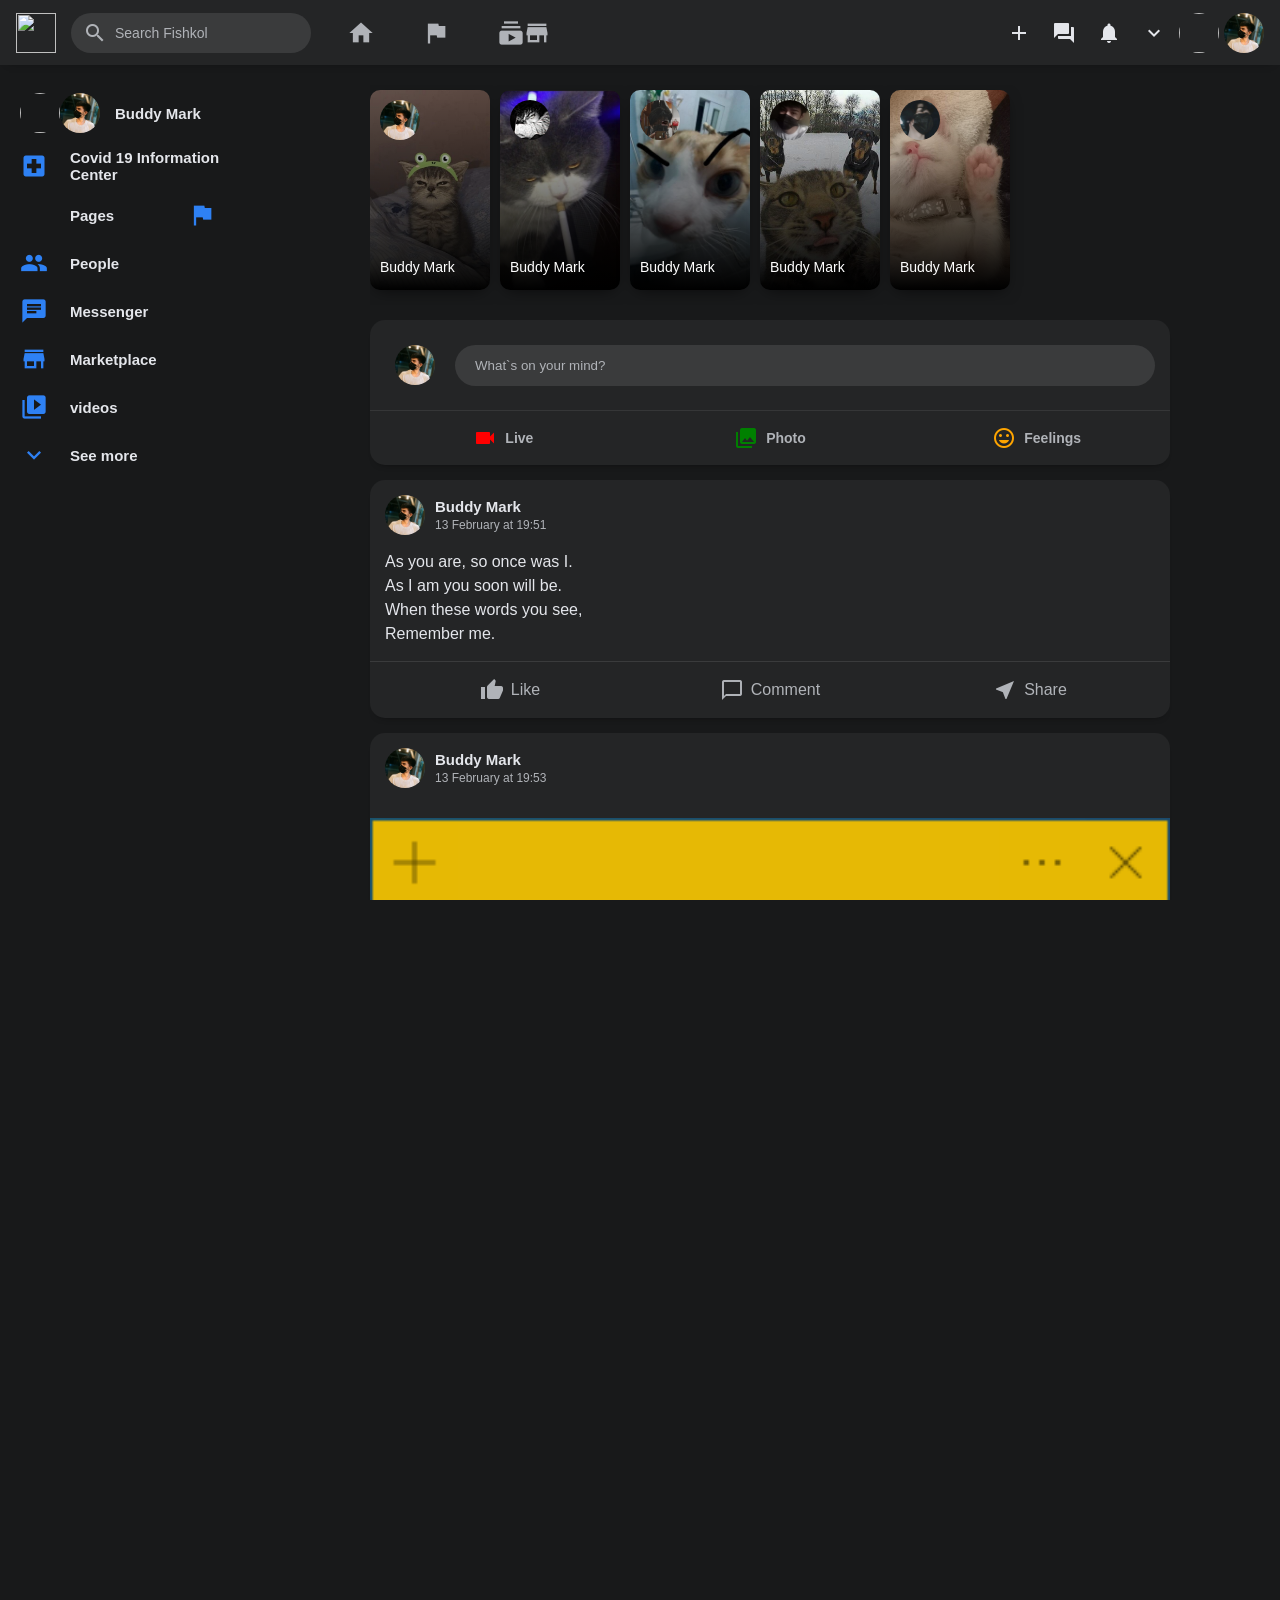
==== index.html @ 59ff566a "Add files via upload" ====
<!DOCTYPE html>
<html lang="en">
<head>
     <meta charset="UTF-8"/>
     <meta http-equiv="X-UA-Compatible" content="IE=edge"/>
     <meta name="viewport" content="width=device-width, initial-scale=1.0"/>
<title>˚ʚ♡ɞ˚</title>
<link href="https://fonts.googleapis.com/icon?family=Material+Icons" rel="stylesheet"/>
<link rel="stylesheet"href="style.css"/>

<style>
    body{
    width:100%;
    height:100vh;
    margin:0;
    padding:0;
    overflow-x:hidden;
        }
</style>

</head>
<body bgcolor="#18191a">
        <div class="header">
        <div class="header_1">
        <img src="https://upload.wikimedia.org/wikipedia/commons/0/05/Facebook_Logo_%282019%29.png" alt=""/>
        </div>
                 <div class="header_input">
                 <span class="material-icons">search</span>
                 <input type="text" placeholder="Search Fishkol">
                 </div>
        
                 <div class="header_middle">
                 <div class="header_option">
                 <span class="material-icons">home</span>
                 </div> 
              
                 <div class="header_option">
                 <span class="material-icons">flag</span>
                 </div>
    
                 <div class="header_option">
                 <span class="material-icons">subscriptions</span>
                 </div>
    
                 <div class="header_option">
                 <span class="material-icons">storefront</span>
                 </div>
              
                 <div class="header_option">
                 <span class="material-icons">supervised_user_circle</span>
                 </div>
                 </div>
        
        <div class="watata">
        <span class="material-icons">add</span>
        <span class="material-icons">forum</span>
        <span class="material-icons">notifications</span>
        <span class="material-icons">expand_more</span>
            
        <img class="user_avatar">
        <img src="me.jpg"height="50px" alt=""/>
        </div>
        </div>
       

                <!--MAIN BODY STARTS-->

                <div class="main_body">
                
                <div class="sidebar">
                <div class="sidebarRow">
                <img class="user_avatar">
                <img src="me.jpg" alt=""/>
                <h4>Buddy Mark</h4>
                </div>

                <div class="sidebarRow">
                <span class="material-icons">local_hospital</span>
                <h4>Covid 19 Information Center</h4>
                </div>
                
                <div class="sidebarRow">
                <span class="material-icons">emoji_flags</span>
                <h4>Pages</h4>
                </div>
                        
                <div class="sidebarRow">
                <span class="material-icons">people</span>
                <h4>People</h4>
                </div>
                            
                <div class="sidebarRow">
                <span class="material-icons">chat</span>
                <h4>Messenger</h4>
                </div>
                            
                <div class="sidebarRow">
                <span class="material-icons">storefront</span>
                <h4>Marketplace</h4>
                </div>
                            
                <div class="sidebarRow">
                <span class="material-icons">video_library</span>
                <h4>videos</h4>
                </div>
                            
                <div class="sidebarRow">
                <span class="material-icons">expand_more</span>
                <h4>See more</h4>
                </div>
                </div>
              
                                        <!--FEED START POINT-->
                           
                <div class="feed">
                
                            
                <div class="storyreel">
                            <!--STORY START POINT-->
        <!--story begins-->
        <div style="background-image:linear-gradient(rgba(0,0,0,0),rgba(0,0,0,1)),url('cat1.jfif');" class="story">
            <img class="user_avatar story_avatar" src="me.jpg"alt=""/>
            <p>Buddy Mark</p>
            </div>
        <!--story ends-->
                                  
        <!--story begins-->
        <div style="background-image:linear-gradient(rgba(0,0,0,0),rgba(0,0,0,1)),url('yeet.jfif');" class="story">
            <img class="user_avatar story_avatar" src="rob.jpg"alt=""/>
            <p>Buddy Mark</p>
            </div>
        <!--story ends-->
                                 
        <!--story begins-->
        <div style="background-image:linear-gradient(rgba(0,0,0,0),rgba(0,0,0,1)),url('lover.jfif');" class="story">
            <img class="user_avatar story_avatar" src="ako.jpg" alt=""/>
            <p>Buddy Mark</p>
            </div>
        <!--story ends-->
                                  
        <!--story begins-->
        <div style="background-image:linear-gradient(rgba(0,0,0,0),rgba(0,0,0,1)),url('dawgs.jfif');" class="story">
            <img class="user_avatar story_avatar" src="diba.jpg" alt=""/>
            <p>Buddy Mark</p>
            </div>
        <!--story ends-->
                            
        <!--story begins-->
        <div style="background-image:linear-gradient(rgba(0,0,0,0),rgba(0,0,0,1)),url('maxtory.jpg');" class="story">
            <img class="user_avatar story_avatar" src="sya.jpg"alt=""/>
            <p>Buddy Mark</p>
            </div>
            </div>
        <!--story ends-->
        
                            <!--STORY END POINT-->

                                <!--START-->
        <div class="messagesender">
        <div class="messagesender_top">
            <img class="user_avatar story_avatar" src="me.jpg" alt=""/>
            <form>
            <input type="text" class="messagesender_input" placeholder="What`s on your mind?">
            </form>
            </div>

        <div class="messagesender_bottom">
        <div class="messagesender_option">
            <span style="color:red"class="material-icons">videocam</span>
            <h3>Live</h3>
            </div>

        <div class="messagesender_option">
            <span style="color:green"class="material-icons">photo_library</span>
            <h3>Photo</h3>
            </div>

        <div class="messagesender_option">
            <span style="color:orange"class="material-icons">insert_emoticon</span>
            <h3>Feelings</h3>
            </div>
            </div>
            </div> 
                                <!--ENDS-->
                                 
        <!--POST START POINT-->

        <!--post begins-->
        <div class="post">
        <div class="post_top">
            <img class="user_avatar post_avatar" src="me.jpg" alt=""/>
        <div class="post_topinfo">
            <h3>Buddy Mark</h3>
            <p>13 February at 19:51</p>
            </div>
            </div>
        <div class="post_bottom">
        <div id="sheesh">
            <p>As you are, so once was I.<br>As I am you soon will be.<br>When these words you see,<br>Remember me.</p>
            </div>
        <div class="post_image">
            </div>
        <div class="post_options">
        <div class="post_option">
            <span class="material-icons">thumb_up</span>
            <p>Like</p>
            </div>
        <div class="post_option">
            <span class="material-icons">chat_bubble_outline</span>
            <p>Comment</p>
            </div>
        <div class="post_option">
            <span class="material-icons">near_me</span>
            <p>Share</p>
            </div>
            </div>
        <!--post ends-->
            </div>
            </div>
        <!--post begins-->
        <div class="post">
        <div class="post_top">
            <img class="user_avatar post_avatar" src="me.jpg" alt=""/>
        <div class="post_topinfo">
            <h3>Buddy Mark</h3>
            <p>13 February at 19:53</p>
            </div>
            </div>
            <div class="post_bottom">
            <div id="sheesh">
            <p></p>
            </div>
        <div class="post_image">
            <img src="Villain.png" alt=""/>
            </div>
        <div class="post_options">
        <div class="post_option">
            <span class="material-icons">thumb_up</span>
            <p>Like</p>
            </div>
        <div class="post_option">
            <span class="material-icons">chat_bubble_outline</span>
            <p>Comment</p>
            </div>
        <div class="post_option">
            <span class="material-icons">near_me</span>
            <p>Share</p>
            </div>
            </div>
        <!--post ends-->
            </div>
            </div>
        <!--post begins-->
        <div class="post">
        <div class="post_top">
            <img class="user_avatar post_avatar" src="me.jpg" alt=""/>
        <div class="post_topinfo">
            <h3>Buddy Mark</h3>
            <p>13 February at 19:57</p>
            </div>
            </div>
        <div class="post_bottom">
        <div id="sheesh">
            <p>Fall in love with me</p>
            </div>
        <div class="post_video">
            <video controls>
            <source src="Man Key.mp4"type="audio/mpeg">
            </div>
        <div class="post_options">
        <div class="post_option">
            <span class="material-icons">thumb_up</span>
            <p>Like</p>
            </div>
        <div class="post_option">
            <span class="material-icons">chat_bubble_outline</span>
            <p>Comment</p>
            </div>
        <div class="post_option">
            <span class="material-icons">near_me</span>
            <p>Share</p>
            </div>
            </div>
        <!--post ends-->
            </div>
            </div>
        <!--post begins-->
        <div class="post">
        <div class="post_top">
            <img class="user_avatar post_avatar" src="me.jpg" alt=""/>
        <div class="post_topinfo">
            <h3>Buddy Mark</h3>
            <p>13 February at 19:59</p>
            </div>
            </div>
            <div class="post_bottom">
            <div id="sheesh">
            <p></p>
            </div>
        <div class="post_video">
            <video controls>
            <source src="Art.mp4"type="audio/mpeg">
            </div>
        <div class="post_options">
        <div class="post_option">
            <span class="material-icons">thumb_up</span>
            <p>Like</p>
            </div>
        <div class="post_option">
            <span class="material-icons">chat_bubble_outline</span>
            <p>Comment</p>
            </div>
        <div class="post_option">
            <span class="material-icons">near_me</span>
            <p>Share</p>
            </div>
            </div>
        <!--post ends-->
            </div>
            </div>
        <!--post begins-->
        <div class="post">
        <div class="post_top">
            <img class="user_avatar post_avatar" src="me.jpg" alt=""/>
        <div class="post_topinfo">
            <h3>Buddy Mark</h3>
            <p>13 February at 21:51</p>
            </div>
            </div>
        <div class="post_bottom">
        <div id="sheesh">
            <p></p>
            </div>
        <div class="post_video">
            <video controls>
            <source src="BMO.mp4"type="audio/mpeg">
            </div>
        <div class="post_options">
        <div class="post_option">
            <span class="material-icons">thumb_up</span>
            <p>Like</p>
            </div>
        <div class="post_option">
            <span class="material-icons">chat_bubble_outline</span>
            <p>Comment</p>
            </div>
        <div class="post_option">
            <span class="material-icons">near_me</span>
            <p>Share</p>
            </div>
            </div>
        <!--post ends-->
            </div>
            </div>
        <!--post begins-->
        <div class="post">
        <div class="post_top">
            <img class="user_avatar post_avatar" src="me.jpg" alt=""/>
        <div class="post_topinfo">
            <h3>Buddy Mark</h3>
            <p>13 February at 21:53</p>
            </div>
            </div>
        <div class="post_bottom">
        <div id="sheesh">
            <p>😍</p>
            </div>
        <div class="post_video">
            <video controls>
            <source src="Interview.mp4"type="audio/mpeg">
            </div>
        <div class="post_options">
        <div class="post_option">
            <span class="material-icons">thumb_up</span>
            <p>Like</p>
            </div>
        <div class="post_option">
            <span class="material-icons">chat_bubble_outline</span>
            <p>Comment</p>
            </div>
        <div class="post_option">
            <span class="material-icons">near_me</span>
            <p>Share</p>
            </div>
            </div>
        <!--post ends-->
            </div>
            </div>
        <!--post begins-->
        <div class="post">
        <div class="post_top">
            <img class="user_avatar post_avatar" src="me.jpg" alt=""/>
        <div class="post_topinfo">
            <h3>Buddy Mark</h3>
            <p>13 February at 21:57</p>
            </div>
            </div>
        <div class="post_bottom">
        <div id="sheesh">
            <p>💀</p>
            </div>
        <div class="post_video">
            <video controls>
            <source src="Rejected.mp4"type="audio/mpeg"/>
            </div>
        <div class="post_options">
        <div class="post_option">
            <span class="material-icons">thumb_up</span>
            <p>Like</p>
            </div>
        <div class="post_option">
            <span class="material-icons">chat_bubble_outline</span>
            <p>Comment</p>
            </div>
        <div class="post_option">
            <span class="material-icons">near_me</span>
            <p>Share</p>
            </div>
            </div>
        <!--post ends-->
            </div>
            </div>
        <!--post begins-->
        <div class="post">
        <div class="post_top">
            <img class="user_avatar post_avatar" src="me.jpg" alt=""/>
        <div class="post_topinfo">
            <h3>Buddy Mark</h3>
            <p>13 February at 21:59</p>
            </div>
            </div>
        <div class="post_bottom">
        <div id="sheesh">
            <p>😂</p>
            </div>
        <div class="post_video">
            <video controls>
            <source src="Mort.mp4" type="audio/mpeg"/>
            </div>
        <div class="post_options">
        <div class="post_option">
            <span class="material-icons">thumb_up</span>
            <p>Like</p>
            </div>
        <div class="post_option">
            <span class="material-icons">chat_bubble_outline</span>
            <p>Comment</p>
            </div>
        <div class="post_option">
            <span class="material-icons">near_me</span>
            <p>Share</p>
            </div>
            </div>
        <!--post ends-->
            </div>
            </div>
        <!--post begins-->
        <div class="post">
        <div class="post_top">
            <img class="user_avatar post_avatar" src="me.jpg" alt=""/>
        <div class="post_topinfo">
            <h3>Buddy Mark</h3>
            <p>13 February at 23:51</p>
            </div>
            </div>
        <div class="post_bottom">
        <div id="sheesh">
            <p></p>
            </div>
        <div class="post_video">
            <video controls>
            <source src="Kai.mp4" type="audio/mpeg"/>
            </div>
        <div class="post_options">
        <div class="post_option">
            <span class="material-icons">thumb_up</span>
            <p>Like</p>
            </div>
        <div class="post_option">
            <span class="material-icons">chat_bubble_outline</span>
            <p>Comment</p>
            </div>
        <div class="post_option">
            <span class="material-icons">near_me</span>
            <p>Share</p>
            </div>
            </div>
        <!--post ends-->
            </div>
            </div>
        <!--post begins-->
        <div class="post">
        <div class="post_top">
            <img class="user_avatar post_avatar" src="me.jpg" alt=""/>
        <div class="post_topinfo">
            <h3>Buddy Mark</h3>
            <p>13 February at 23:53</p>
            </div>
            </div>
        <div class="post_bottom">
        <div id="sheesh">
            <p></p>
            </div>
        <div class="post_video">
            <video controls>
            <source src="Dawg.mp4"type="audio/mpeg">
            </div>
        <div class="post_options">
        <div class="post_option">
            <span class="material-icons">thumb_up</span>
            <p>Like</p>
            </div>
        <div class="post_option">
            <span class="material-icons">chat_bubble_outline</span>
            <p>Comment</p>
            </div>
        <div class="post_option">
            <span class="material-icons">near_me</span>
            <p>Share</p>
            </div>
            </div>
        <!--post ends-->
            </div>
            </div>
        <!--post begins-->
        <div class="post">
            <div class="post_top">
            <img class="user_avatar post_avatar" src="me.jpg" alt=""/>
        <div class="post_topinfo">
            <h3>Buddy Mark</h3>
            <p>13 February at 23:57</p>
            </div>
            </div>
            <div class="post_bottom">
            <div id="sheesh">
            <p>work as a chemist</p>
            </div>
        <div class="post_video">
            <video controls>
            <source src="Mr. White.mp4" type="audio/mpeg"/>
            </div>
        <div class="post_options">
        <div class="post_option">
            <span class="material-icons">thumb_up</span>
            <p>Like</p>
            </div>
        <div class="post_option">
            <span class="material-icons">chat_bubble_outline</span>
            <p>Comment</p>
            </div>
        <div class="post_option">
            <span class="material-icons">near_me</span>
            <p>Share</p>
            </div>
            </div>
        <!--post ends-->
            </div>
            </div>
        <!--post begins-->
        <div class="post">
            <div class="post_top">
                <img class="user_avatar post_avatar" src="me.jpg" alt=""/>
            <div class="post_topinfo">
                <h3>Buddy Mark</h3>
                <p>13 February at 23:59</p>
                </div>
                </div>
            <div class="post_bottom">
            <div id="sheesh">
                <p></p>
                </div>
            <div class="post_video">
                <video controls>
                <source src="Mama.mp4"type="audio/mpeg">
                </div>
            <div class="post_options">
            <div class="post_option">
                <span class="material-icons">thumb_up</span>
                <p>Like</p>
                </div>
            <div class="post_option">
                <span class="material-icons">chat_bubble_outline</span>
                <p>Comment</p>
                </div>
            <div class="post_option">
                <span class="material-icons">near_me</span>
                <p>Share</p>
                </div>
                </div>
            <!--post ends-->
                </div>
                </div>
                              <!--FEED ENDS-->

                            <!--MAIN BODY ENDS-->
</div> <!-- feed -->
</div> <!-- main_body -->
</body>
</html>
---- style.css ----
/* =========================================
   RESET / BASIC
   ========================================= */

* {
    box-sizing: border-box;
    margin: 0;
    padding: 0;
}

html {
    width: 100%;
    min-height: 100%;
    overflow-x: hidden;
}

body {
    width: 100%;
    min-height: 100vh;
    background-color: #18191a;
    color: #e4e6eb;
    font-family: Arial, Helvetica, sans-serif;
    overflow-x: hidden;
}

img,
video {
    max-width: 100%;
}

img {
    display: block;
}


/* =========================================
   HEADER
   ========================================= */

.header {
    width: 100%;
    min-height: 65px;
    padding: 8px 16px;
    display: flex;
    align-items: center;
    gap: 15px;
    position: sticky;
    top: 0;
    background-color: #242526;
    z-index: 1000;
    box-shadow: 0 5px 8px -9px rgba(0, 0, 0, 0.75);
}

.header_1 {
    flex: 0 0 auto;
    width: auto;
    display: flex;
    align-items: center;
}

.header_1 img {
    width: 40px;
    height: 40px;
    object-fit: contain;
}

.header_input {
    flex: 0 1 240px;
    min-width: 0;
    height: 40px;
    display: flex;
    align-items: center;
    background-color: #3a3b3c;
    padding: 0 12px;
    border-radius: 999px;
}

.header_input span {
    color: #b0b3b8;
    flex-shrink: 0;
}

.header_input input {
    width: 100%;
    min-width: 0;
    border: none;
    outline: none;
    background-color: transparent;
    color: #e4e6eb;
    padding-left: 8px;
    font-size: 14px;
}

.header_input input::placeholder {
    color: #b0b3b8;
}


/* =========================================
   HEADER CENTER
   ========================================= */

.header_middle {
    flex: 1;
    min-width: 0;
    display: flex;
    align-items: center;
    justify-content: center;
    gap: 5px;
}

.header_option {
    height: 48px;
    min-width: 70px;
    padding: 0 18px;
    display: flex;
    align-items: center;
    justify-content: center;
    cursor: pointer;
    border-radius: 8px;
}

.header_option .material-icons {
    font-size: 28px;
    color: #b0b3b8;
}

.header_option:hover {
    background-color: #3a3b3c;
}

.header_option:hover .material-icons,
.header_option.active .material-icons {
    color: #2e81f4;
}


/* =========================================
   HEADER RIGHT
   ========================================= */

.watata {
    flex: 0 0 auto;
    display: flex;
    align-items: center;
    gap: 5px;
}

.watata span {
    width: 40px;
    height: 40px;
    display: flex;
    align-items: center;
    justify-content: center;
    color: #e4e6eb;
    cursor: pointer;
    border-radius: 50%;
}

.watata span:hover {
    background-color: #3a3b3c;
}

.watata img {
    width: 40px;
    height: 40px;
    object-fit: cover;
    border-radius: 50%;
}


/* =========================================
   MAIN LAYOUT
   ========================================= */

.main_body {
    width: 100%;
    min-height: calc(100vh - 65px);
    display: grid;
    grid-template-columns: 260px minmax(0, 1fr);
    align-items: start;
}


/* =========================================
   LEFT SIDEBAR
   ========================================= */

.sidebar {
    width: 260px;
    height: calc(100vh - 65px);
    padding: 20px 10px;
    background-color: #18191a;
    position: sticky;
    top: 65px;
    overflow-y: auto;
    overflow-x: hidden;
}

.sidebarRow {
    width: 100%;
    min-height: 48px;
    display: flex;
    align-items: center;
    padding: 8px 10px;
    cursor: pointer;
    border-radius: 10px;
}

.sidebarRow:hover {
    background-color: #3a3b3c;
}

.sidebarRow h4 {
    margin-left: 15px;
    font-weight: 600;
    color: #e4e6eb;
    font-size: 15px;
}

.sidebarRow .material-icons {
    width: 35px;
    font-size: 28px;
    color: #2e81f4;
    flex-shrink: 0;
}

.sidebarRow img {
    width: 40px;
    height: 40px;
    object-fit: cover;
    border-radius: 50%;
}


/* =========================================
   FEED
   ========================================= */

.feed {
    width: 100%;
    max-width: 850px;
    margin: 0 auto;
    padding: 20px 25px 50px;
    min-width: 0;
}


/* =========================================
   STORIES
   ========================================= */

.storyreel {
    width: 100%;
    display: flex;
    gap: 10px;
    padding: 5px 0 15px;
    overflow-x: auto;
    overflow-y: hidden;
    scrollbar-width: thin;
}

.storyreel::-webkit-scrollbar {
    height: 6px;
}

.storyreel::-webkit-scrollbar-thumb {
    background-color: #3a3b3c;
    border-radius: 10px;
}

.story {
    position: relative;
    flex: 0 0 120px;
    width: 120px;
    height: 200px;
    background-repeat: no-repeat;
    background-size: cover;
    background-position: center;
    box-shadow: 0 5px 17px -7px rgba(0, 0, 0, 0.75);
    border-radius: 10px;
    cursor: pointer;
    transition: transform 100ms ease-in;
}

.story:hover {
    transform: scale(1.03);
}

.story img {
    width: 40px;
    height: 40px;
    object-fit: cover;
    border-radius: 50%;
}

.story_avatar {
    margin: 10px;
}

.story p {
    position: absolute;
    bottom: 15px;
    left: 10px;
    right: 10px;
    font-size: 14px;
    color: white;
}


/* =========================================
   MESSAGE SENDER
   ========================================= */

.messagesender {
    width: 100%;
    margin-top: 15px;
    background-color: #242526;
    border-radius: 15px;
    box-shadow: 0 5px 7px -7px rgba(0, 0, 0, 0.75);
    overflow: hidden;
}

.messagesender_top {
    width: 100%;
    display: flex;
    align-items: center;
    border-bottom: 1px solid #353637;
    padding: 15px;
}

.messagesender_top img {
    width: 40px;
    height: 40px;
    object-fit: cover;
    border-radius: 50%;
    flex-shrink: 0;
}

.messagesender_top form {
    flex: 1;
    min-width: 0;
    display: flex;
}

.messagesender_top form input {
    width: 100%;
    min-width: 0;
    outline: none;
    border: none;
    padding: 13px 20px;
    margin-left: 10px;
    border-radius: 999px;
    background-color: #3a3b3c;
    color: #e4e6eb;
}

.messagesender_top form input::placeholder {
    color: #b0b3b8;
}

.messagesender_bottom {
    display: flex;
    justify-content: space-evenly;
}

.messagesender_option {
    flex: 1;
    padding: 10px;
    display: flex;
    align-items: center;
    justify-content: center;
    color: #b0b3b8;
    margin: 5px;
    border-radius: 10px;
}

.messagesender_option:hover {
    cursor: pointer;
    background-color: #3a3b3c;
}

.messagesender_option h3 {
    font-size: 14px;
    margin-left: 8px;
}


/* =========================================
   POSTS
   ========================================= */

.post {
    width: 100%;
    margin-top: 15px;
    border-radius: 15px;
    background-color: #242526;
    box-shadow: 0 5px 7px -7px rgba(0, 0, 0, 0.75);
    overflow: hidden;
}

.post_top {
    width: 100%;
    display: flex;
    align-items: center;
    padding: 15px;
}

.post_top img {
    width: 40px;
    height: 40px;
    object-fit: cover;
    border-radius: 50%;
}

.post_avatar {
    margin-right: 10px;
}

.post_topinfo {
    min-width: 0;
}

.post_topinfo h3 {
    font-size: 15px;
    color: #e4e6eb;
}

.post_topinfo p {
    font-size: 12px;
    color: #b0b3b8;
    margin-top: 3px;
}

.post_bottom {
    width: 100%;
}

#sheesh {
    width: 100%;
    padding: 0 15px 15px;
    color: #e4e6eb;
    line-height: 1.5;
}

.post_image {
    width: 100%;
}

.post_image img {
    display: block;
    width: 100%;
    height: auto;
    max-height: 600px;
    object-fit: contain;
    background-color: #18191a;
}

.post_video {
    width: 100%;
}

.post_video video {
    display: block;
    width: 100%;
    height: auto;
    max-height: 600px;
    background-color: black;
}

.post_options {
    width: 100%;
    padding: 8px 10px;
    border-top: 1px solid #3a3b3c;
    display: flex;
    justify-content: space-evenly;
    color: #b0b3b8;
}

.post_option {
    flex: 1;
    min-width: 0;
    display: flex;
    align-items: center;
    justify-content: center;
    gap: 7px;
    padding: 8px 5px;
    border-radius: 8px;
    cursor: pointer;
}

.post_option p {
    margin: 0;
}

.post_option:hover {
    background-color: #3a3b3c;
    color: #2e81f4;
}


/* =========================================
   TABLET
   ========================================= */

@media (max-width: 1000px) {

    .main_body {
        grid-template-columns: 1fr;
    }

    .sidebar {
        display: none;
    }

    .feed {
        max-width: 800px;
        padding: 15px 20px 40px;
    }

    .header_middle {
        gap: 0;
    }

    .header_option {
        min-width: 55px;
        padding: 0 10px;
    }

    .header_option .material-icons {
        font-size: 25px;
    }
}


/* =========================================
   PHONE
   ========================================= */

@media (max-width: 600px) {

    .header {
        min-height: 58px;
        height: 58px;
        padding: 5px 8px;
        gap: 7px;
    }

    .header_1 img {
        width: 36px;
        height: 36px;
    }

    .header_input {
        flex: 1;
        max-width: none;
        height: 38px;
        padding: 0 10px;
    }

    .header_input input {
        font-size: 13px;
    }

    .header_middle {
        display: none;
    }

    .watata {
        gap: 1px;
    }

    .watata span {
        width: 34px;
        height: 34px;
        font-size: 21px;
    }

    .watata img {
        width: 34px;
        height: 34px;
    }

    .feed {
        width: 100%;
        max-width: 100%;
        padding: 8px 8px 30px;
    }

    .storyreel {
        width: 100%;
        gap: 8px;
        padding-bottom: 10px;
    }

    .story {
        flex-basis: 105px;
        width: 105px;
        height: 170px;
    }

    .story p {
        font-size: 12px;
    }

    .messagesender {
        margin-top: 8px;
        border-radius: 12px;
    }

    .messagesender_top {
        padding: 10px;
    }

    .messagesender_top img {
        width: 36px;
        height: 36px;
    }

    .messagesender_top form input {
        margin-left: 8px;
        padding: 11px 15px;
        font-size: 13px;
    }

    .messagesender_option {
        padding: 8px 4px;
    }

    .messagesender_option h3 {
        font-size: 12px;
        margin-left: 4px;
    }

    .messagesender_option .material-icons {
        font-size: 20px;
    }

    .post {
        margin-top: 10px;
        border-radius: 12px;
    }

    .post_top {
        padding: 12px;
    }

    .post_top img {
        width: 36px;
        height: 36px;
    }

    .post_topinfo h3 {
        font-size: 14px;
    }

    .post_topinfo p {
        font-size: 11px;
    }

    #sheesh {
        padding: 0 12px 12px;
        font-size: 14px;
    }

    .post_options {
        padding: 5px;
    }

    .post_option {
        padding: 8px 2px;
        gap: 4px;
        font-size: 12px;
    }

    .post_option .material-icons {
        font-size: 20px;
    }
}


/* =========================================
   VERY SMALL PHONES
   ========================================= */

@media (max-width: 380px) {

    .header {
        padding: 5px;
    }

    .header_input {
        max-width: 150px;
    }

    .watata span:nth-child(1) {
        display: none;
    }

    .watata span {
        width: 31px;
        height: 31px;
    }

    .watata img {
        width: 32px;
        height: 32px;
    }

    .story {
        flex-basis: 95px;
        width: 95px;
        height: 155px;
    }

    .messagesender_option h3 {
        display: none;
    }

    .post_option p {
        font-size: 11px;
    }
}
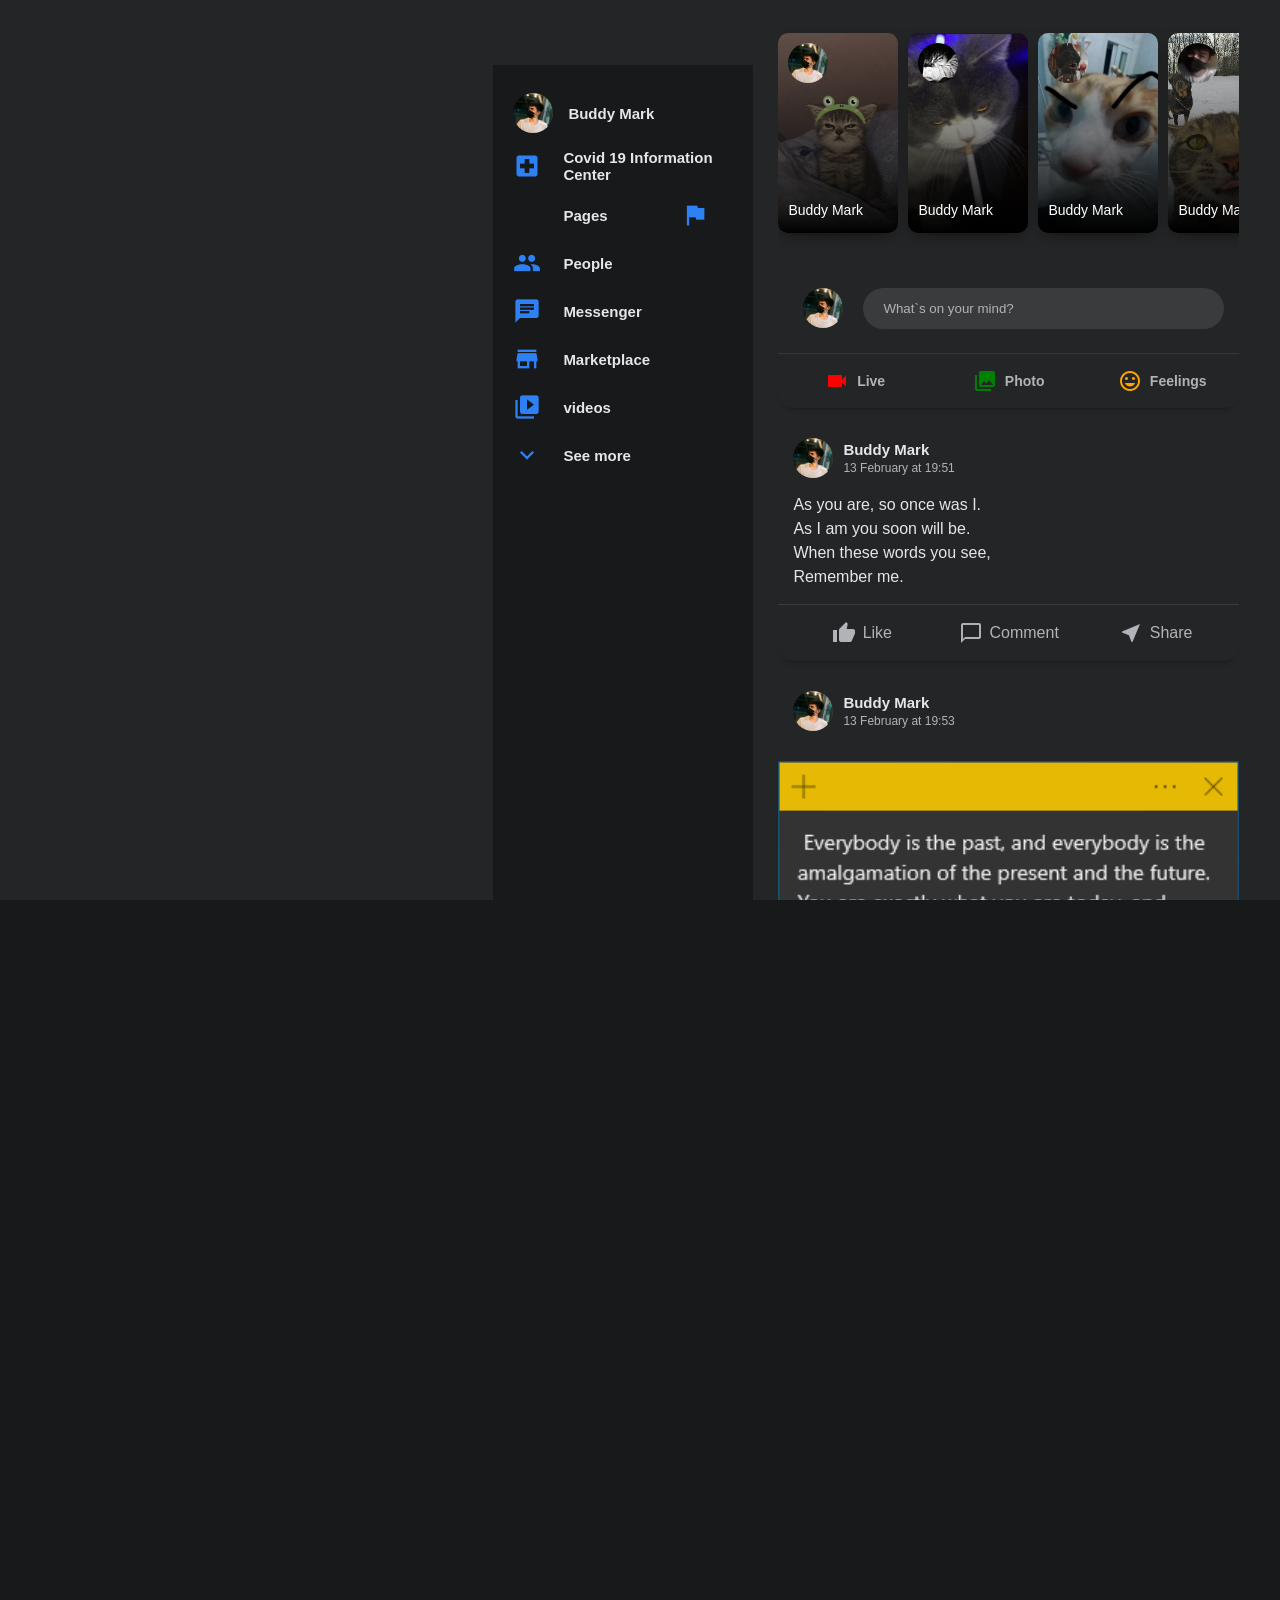
==== commit 35744d3b: "Add files via upload" ====
--- a/index.html
+++ b/index.html
@@ -6,7 +6,7 @@
      <meta name="viewport" content="width=device-width, initial-scale=1.0"/>
 <title>˚ʚ♡ɞ˚</title>
 <link href="https://fonts.googleapis.com/icon?family=Material+Icons" rel="stylesheet"/>
-<link rel="stylesheet"href="style.css"/>
+<link rel="stylesheet"href="./style.css"/>
 
 <style>
     body{
@@ -57,9 +57,7 @@
         <span class="material-icons">notifications</span>
         <span class="material-icons">expand_more</span>
             
-        <img class="user_avatar">
-        <img src="me.jpg"height="50px" alt=""/>
-        </div>
+        <img src="me.jpg" class="user_avatar" alt="Profile">
         </div>
        
 
@@ -69,10 +67,9 @@
                 
                 <div class="sidebar">
                 <div class="sidebarRow">
-                <img class="user_avatar">
-                <img src="me.jpg" alt=""/>
-                <h4>Buddy Mark</h4>
-                </div>
+    <img class="user_avatar" src="me.jpg" alt="Profile">
+    <h4>Buddy Mark</h4>
+</div>
 
                 <div class="sidebarRow">
                 <span class="material-icons">local_hospital</span>
--- a/style.css
+++ b/style.css
@@ -720,4 +720,67 @@
     .post_option p {
         font-size: 11px;
     }
+    
+Screenshot_20260928-235857_1.png
+
+style(2).css
+File
+
+index(2).html
+File
+why is my picture not aligned? fix it. Look at my codes here. 
+
+I found the problem. There are two issues in your code causing that weird alignment.
+
+1. You have an extra <img> in the sidebar
+Your HTML currently has this:
+
+<div class="sidebarRow">
+    <img class="user_avatar">
+    <img src="me.jpg" alt=""/>
+    <h4>Buddy Mark</h4>
+</div>
+The first <img> has no src, so the browser creates a broken/empty image element. That's likely the strange little mark you're seeing. 
+
+
+Replace it with:
+<div class="sidebarRow">
+    <img class="user_avatar" src="me.jpg" alt="Profile">
+    <h4>Buddy Mark</h4>
+</div>
+2. Your header profile needs a fixed flex position
+Your .watata already has align-items: center, but on very small screens the header becomes cramped. Your CSS also gives the profile different sizes in different media queries. 
+
+
+At the very bottom of your CSS, replace your current @media (max-width: 600px) section for .watata with this:
+
+@media (max-width: 600px) {
+    .watata {
+        flex: 0 0 auto;
+        display: flex;
+        align-items: center;
+        justify-content: center;
+        gap: 2px;
+        height: 40px;
+    }
+
+    .watata span {
+        width: 32px;
+        height: 32px;
+        margin: 0;
+        display: flex;
+        align-items: center;
+        justify-content: center;
+    }
+
+    .watata img {
+        width: 34px;
+        height: 34px;
+        min-width: 34px;
+        min-height: 34px;
+        object-fit: cover;
+        border-radius: 50%;
+        display: block;
+        margin: 0;
+    }
 }
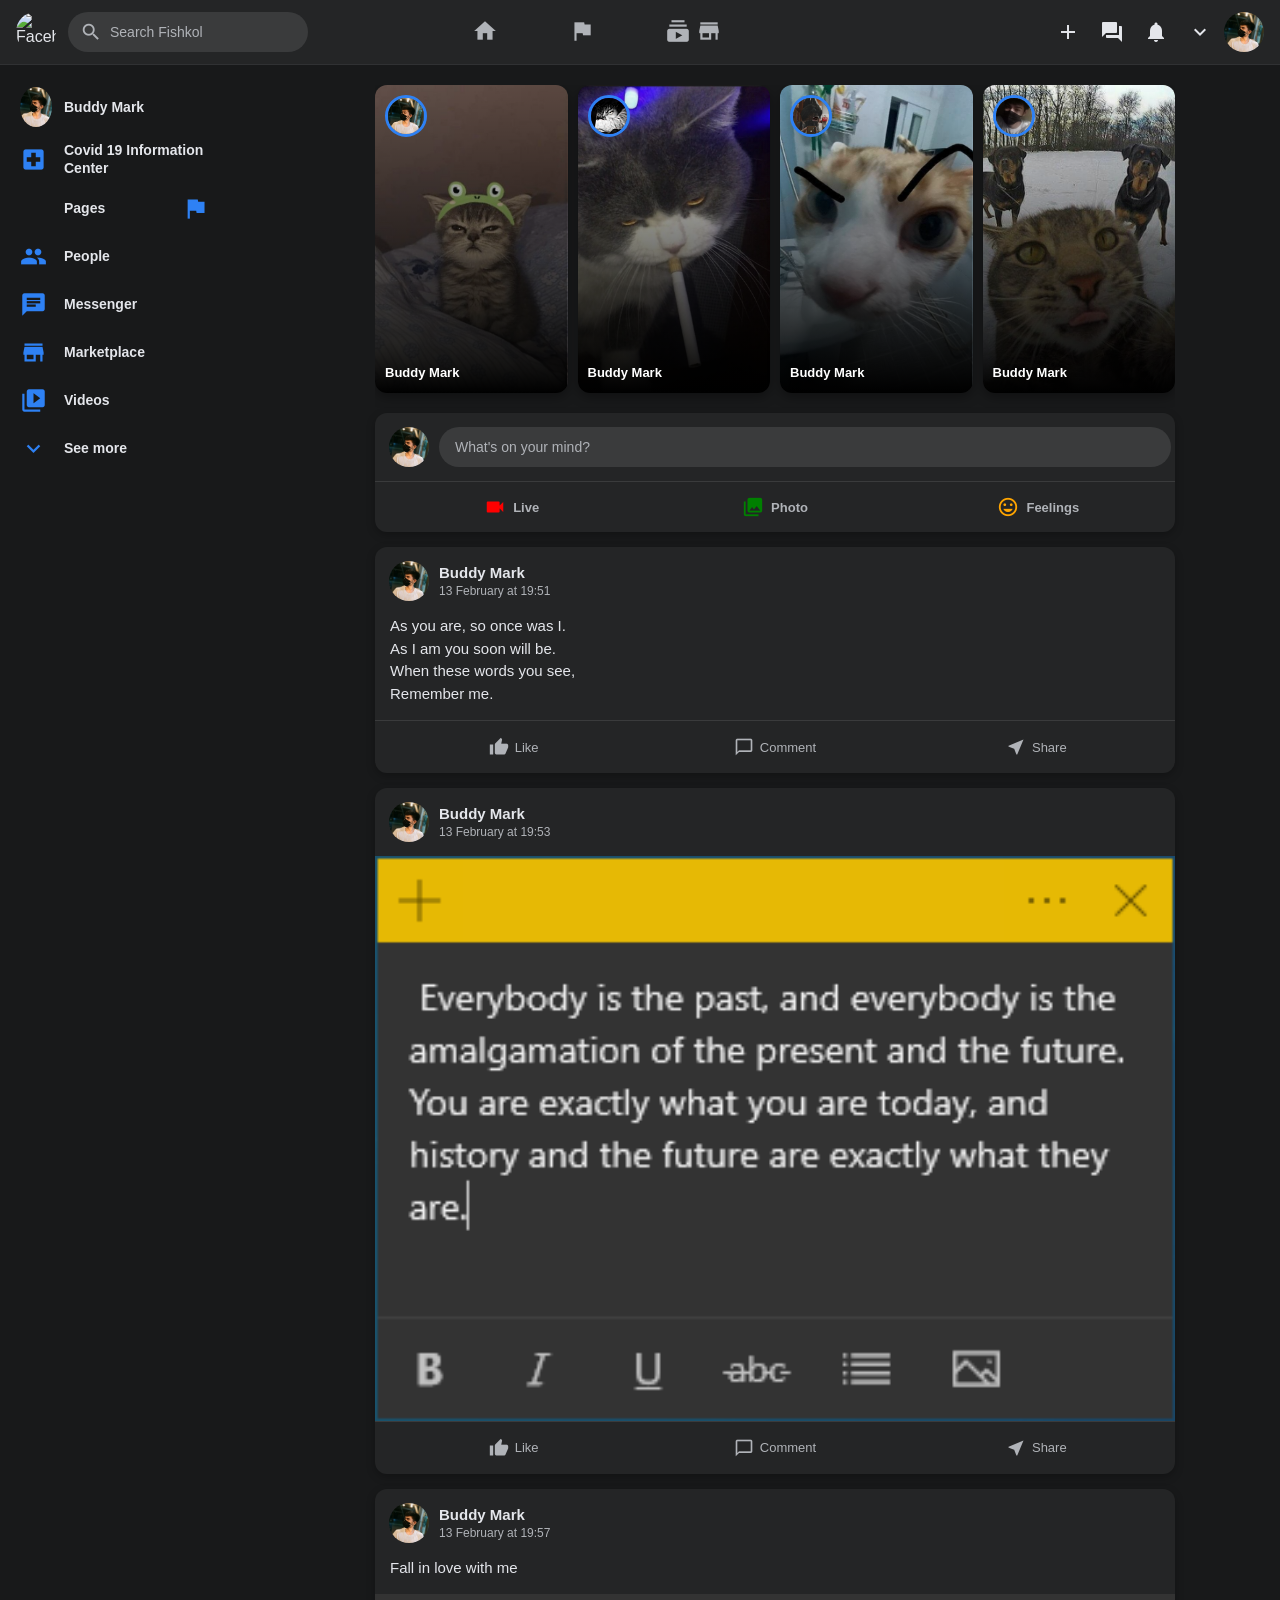
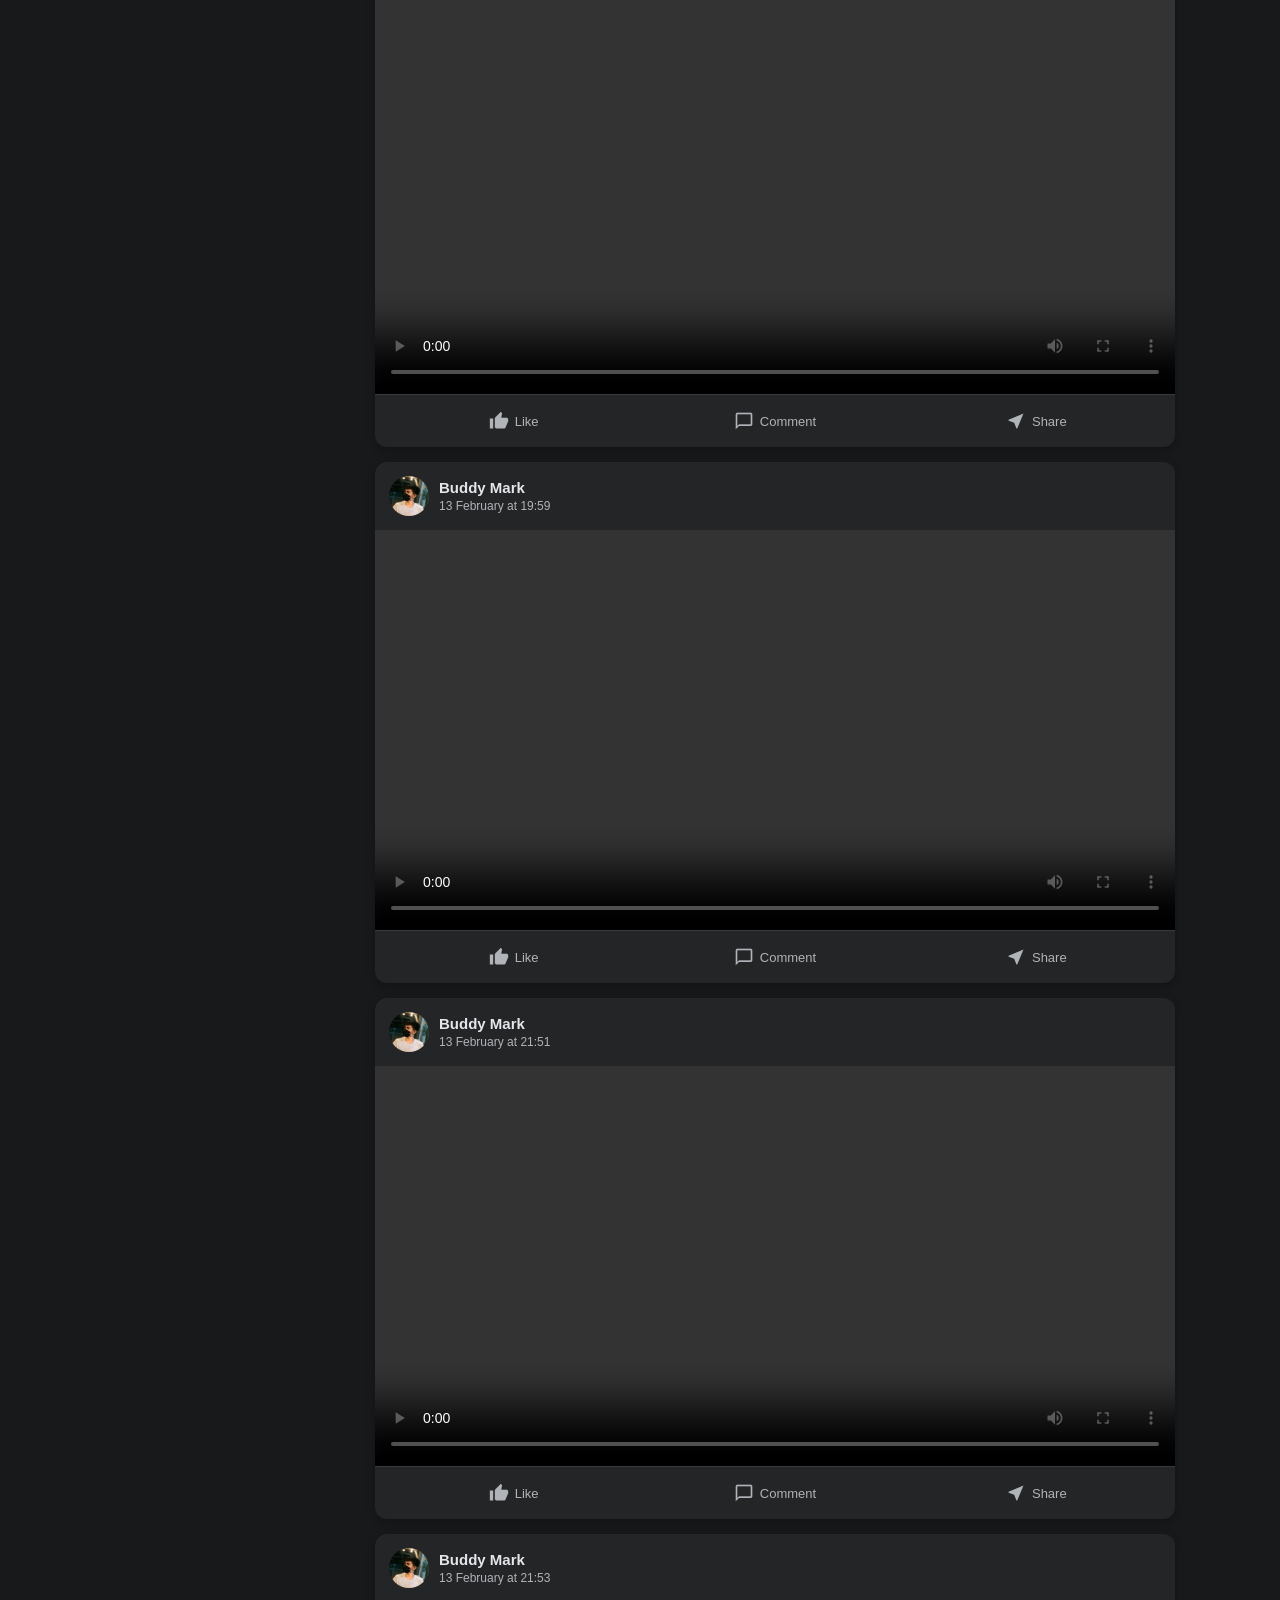
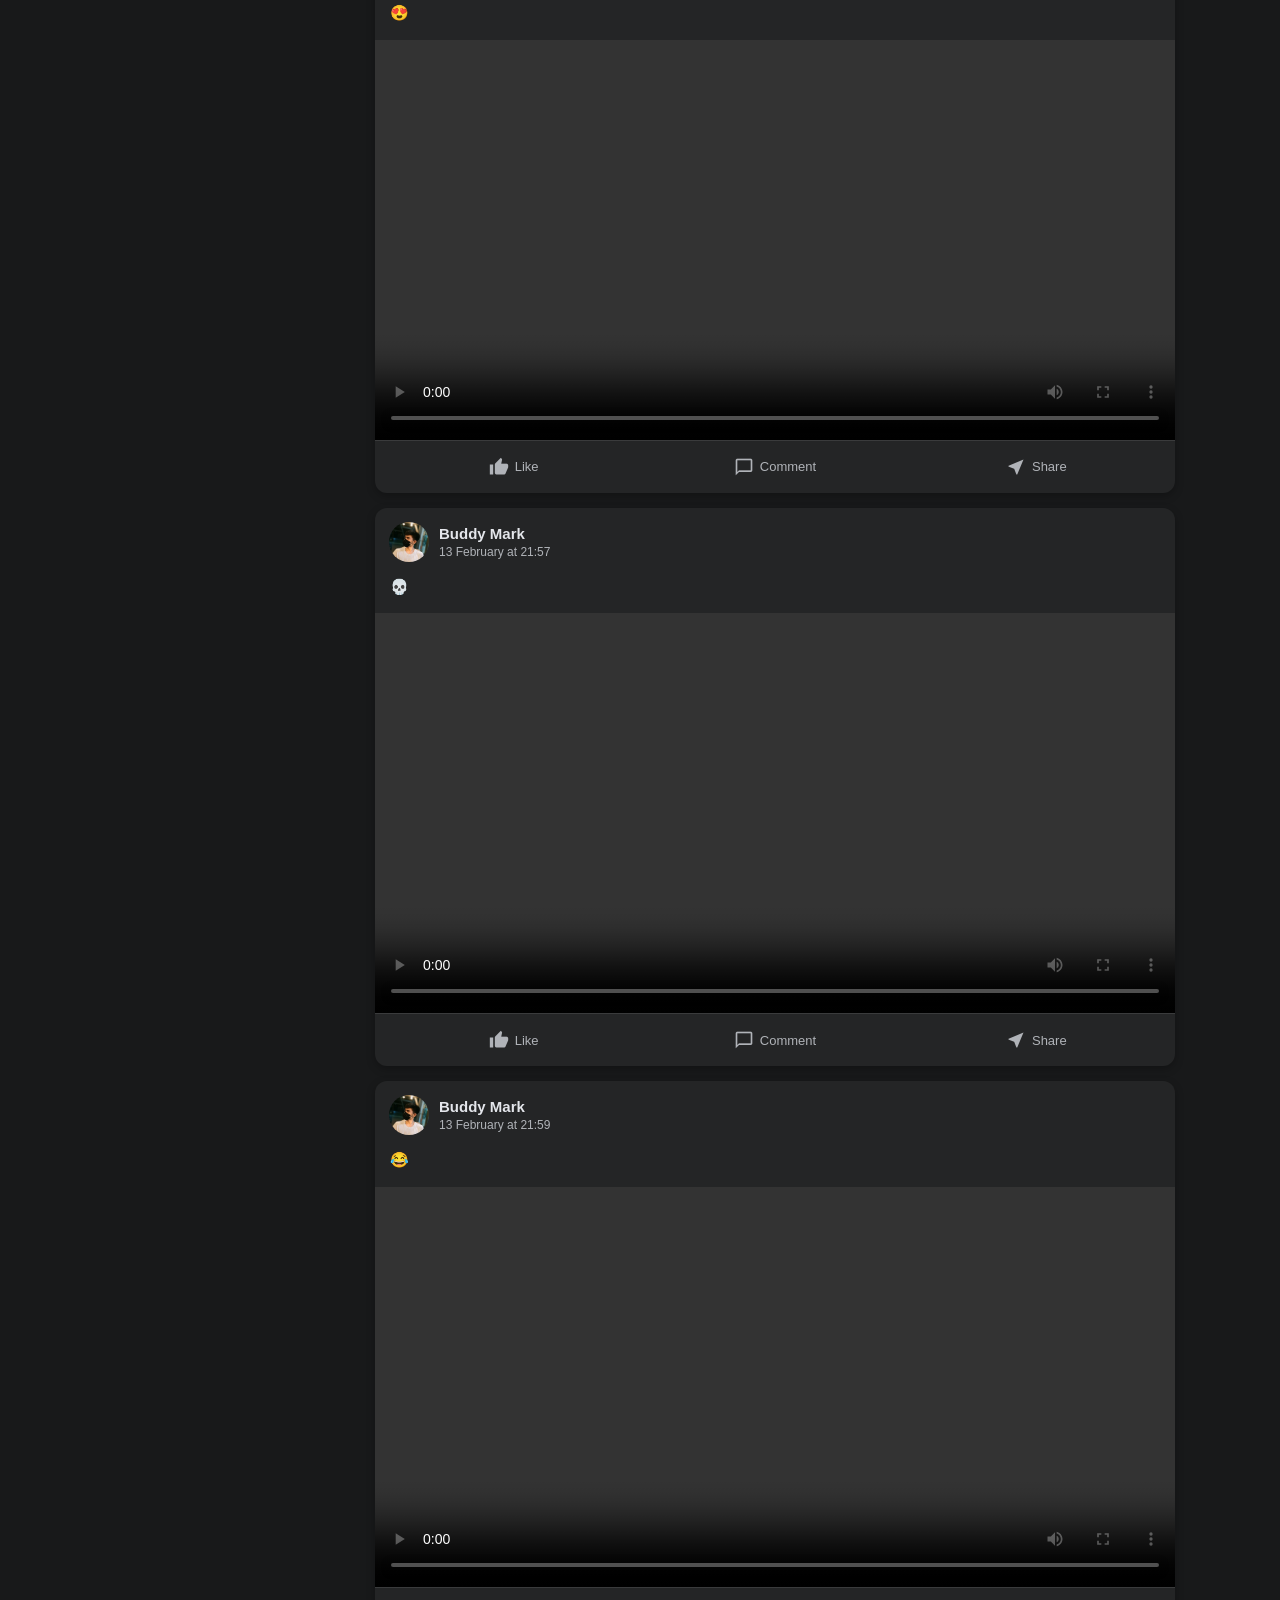
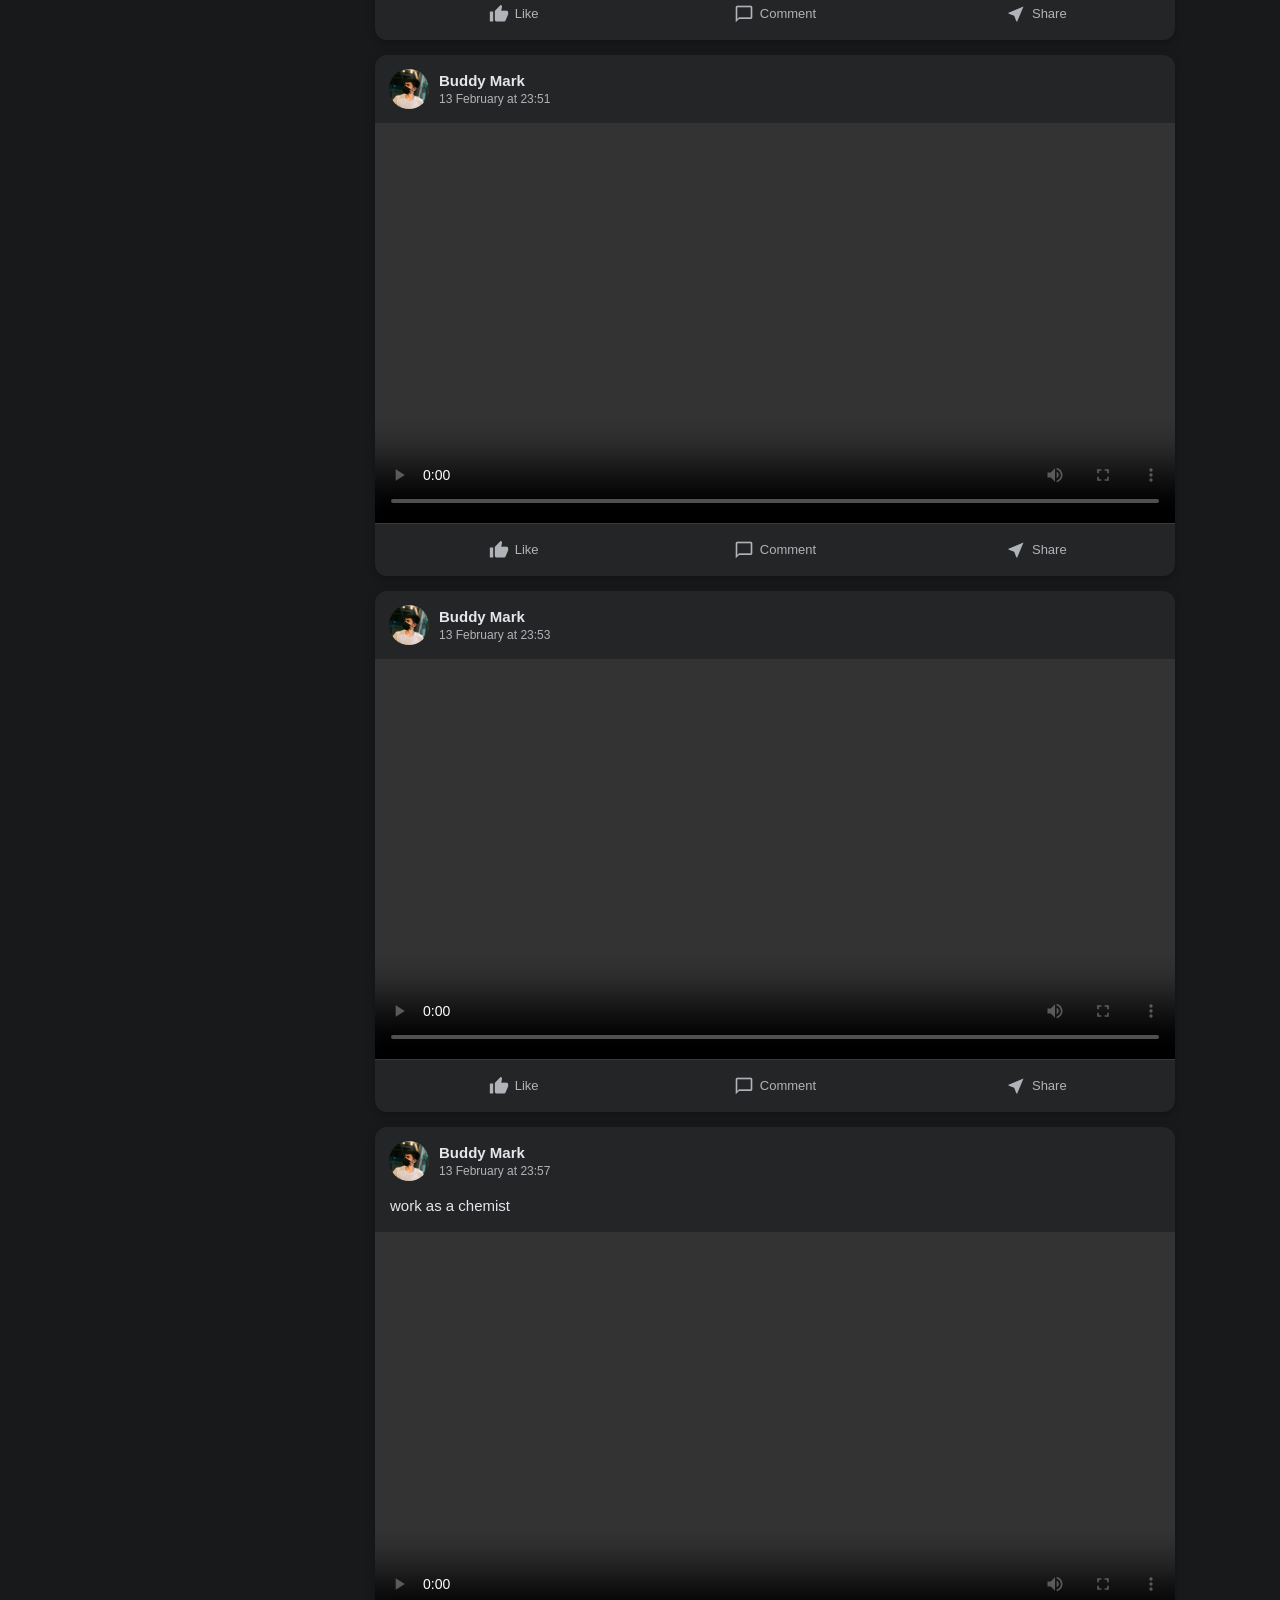
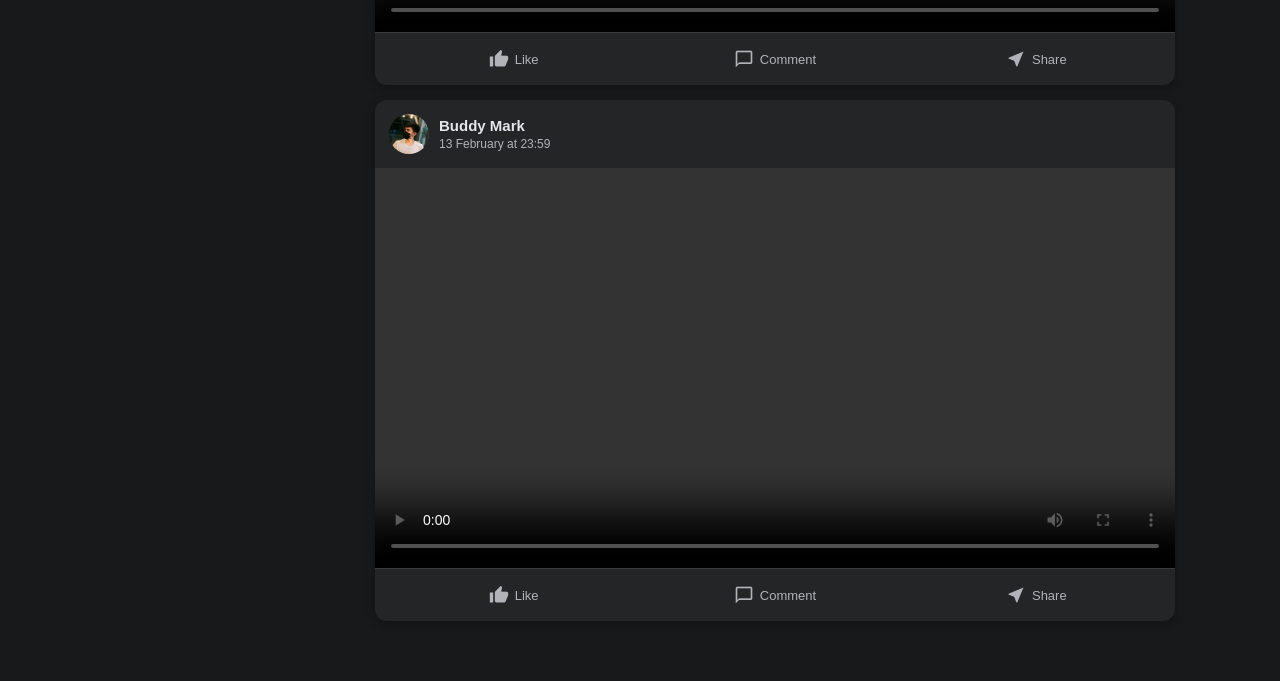
==== commit b94a6569: "Add files via upload" ====
--- a/index.html
+++ b/index.html
@@ -1,596 +1,1398 @@
 <!DOCTYPE html>
 <html lang="en">
+
 <head>
-     <meta charset="UTF-8"/>
-     <meta http-equiv="X-UA-Compatible" content="IE=edge"/>
-     <meta name="viewport" content="width=device-width, initial-scale=1.0"/>
-<title>˚ʚ♡ɞ˚</title>
-<link href="https://fonts.googleapis.com/icon?family=Material+Icons" rel="stylesheet"/>
-<link rel="stylesheet"href="./style.css"/>
-
-<style>
-    body{
-    width:100%;
-    height:100vh;
-    margin:0;
-    padding:0;
-    overflow-x:hidden;
-        }
-</style>
-
+    <meta charset="UTF-8">
+    <meta name="viewport" content="width=device-width, initial-scale=1.0">
+
+    <title>˚ʚ♡ɞ˚</title>
+
+    <!-- Material Icons -->
+    <link
+        href="https://fonts.googleapis.com/icon?family=Material+Icons"
+        rel="stylesheet"
+    >
+
+    <!-- Main CSS -->
+    <link rel="stylesheet" href="style.css">
 </head>
-<body bgcolor="#18191a">
-        <div class="header">
+
+<body>
+
+    <!-- =====================================================
+         HEADER
+         ===================================================== -->
+
+    <header class="header">
+
+        <!-- Facebook Logo -->
         <div class="header_1">
-        <img src="https://upload.wikimedia.org/wikipedia/commons/0/05/Facebook_Logo_%282019%29.png" alt=""/>
+            <img
+                src="https://upload.wikimedia.org/wikipedia/commons/0/05/Facebook_Logo_%282019%29.png"
+                alt="Facebook"
+            >
         </div>
-                 <div class="header_input">
-                 <span class="material-icons">search</span>
-                 <input type="text" placeholder="Search Fishkol">
-                 </div>
-        
-                 <div class="header_middle">
-                 <div class="header_option">
-                 <span class="material-icons">home</span>
-                 </div> 
-              
-                 <div class="header_option">
-                 <span class="material-icons">flag</span>
-                 </div>
-    
-                 <div class="header_option">
-                 <span class="material-icons">subscriptions</span>
-                 </div>
-    
-                 <div class="header_option">
-                 <span class="material-icons">storefront</span>
-                 </div>
-              
-                 <div class="header_option">
-                 <span class="material-icons">supervised_user_circle</span>
-                 </div>
-                 </div>
-        
+
+
+        <!-- Search -->
+        <div class="header_input">
+
+            <span class="material-icons">
+                search
+            </span>
+
+            <input
+                type="text"
+                placeholder="Search Fishkol"
+            >
+
+        </div>
+
+
+        <!-- Center Navigation -->
+        <div class="header_middle">
+
+            <div class="header_option">
+                <span class="material-icons">
+                    home
+                </span>
+            </div>
+
+            <div class="header_option">
+                <span class="material-icons">
+                    flag
+                </span>
+            </div>
+
+            <div class="header_option">
+                <span class="material-icons">
+                    subscriptions
+                </span>
+            </div>
+
+            <div class="header_option">
+                <span class="material-icons">
+                    storefront
+                </span>
+            </div>
+
+            <div class="header_option">
+                <span class="material-icons">
+                    supervised_user_circle
+                </span>
+            </div>
+
+        </div>
+
+
+        <!-- Right Navigation -->
         <div class="watata">
-        <span class="material-icons">add</span>
-        <span class="material-icons">forum</span>
-        <span class="material-icons">notifications</span>
-        <span class="material-icons">expand_more</span>
-            
-        <img src="me.jpg" class="user_avatar" alt="Profile">
+
+            <span class="material-icons">
+                add
+            </span>
+
+            <span class="material-icons">
+                forum
+            </span>
+
+            <span class="material-icons">
+                notifications
+            </span>
+
+            <span class="material-icons">
+                expand_more
+            </span>
+
+            <img
+                src="me.jpg"
+                class="user_avatar"
+                alt="Profile"
+            >
+
         </div>
-       
-
-                <!--MAIN BODY STARTS-->
-
-                <div class="main_body">
-                
-                <div class="sidebar">
-                <div class="sidebarRow">
-    <img class="user_avatar" src="me.jpg" alt="Profile">
-    <h4>Buddy Mark</h4>
-</div>
-
-                <div class="sidebarRow">
-                <span class="material-icons">local_hospital</span>
-                <h4>Covid 19 Information Center</h4>
-                </div>
-                
-                <div class="sidebarRow">
-                <span class="material-icons">emoji_flags</span>
-                <h4>Pages</h4>
-                </div>
-                        
-                <div class="sidebarRow">
-                <span class="material-icons">people</span>
-                <h4>People</h4>
-                </div>
-                            
-                <div class="sidebarRow">
-                <span class="material-icons">chat</span>
-                <h4>Messenger</h4>
-                </div>
-                            
-                <div class="sidebarRow">
-                <span class="material-icons">storefront</span>
-                <h4>Marketplace</h4>
-                </div>
-                            
-                <div class="sidebarRow">
-                <span class="material-icons">video_library</span>
-                <h4>videos</h4>
-                </div>
-                            
-                <div class="sidebarRow">
-                <span class="material-icons">expand_more</span>
-                <h4>See more</h4>
-                </div>
-                </div>
-              
-                                        <!--FEED START POINT-->
-                           
-                <div class="feed">
-                
-                            
-                <div class="storyreel">
-                            <!--STORY START POINT-->
-        <!--story begins-->
-        <div style="background-image:linear-gradient(rgba(0,0,0,0),rgba(0,0,0,1)),url('cat1.jfif');" class="story">
-            <img class="user_avatar story_avatar" src="me.jpg"alt=""/>
-            <p>Buddy Mark</p>
-            </div>
-        <!--story ends-->
-                                  
-        <!--story begins-->
-        <div style="background-image:linear-gradient(rgba(0,0,0,0),rgba(0,0,0,1)),url('yeet.jfif');" class="story">
-            <img class="user_avatar story_avatar" src="rob.jpg"alt=""/>
-            <p>Buddy Mark</p>
-            </div>
-        <!--story ends-->
-                                 
-        <!--story begins-->
-        <div style="background-image:linear-gradient(rgba(0,0,0,0),rgba(0,0,0,1)),url('lover.jfif');" class="story">
-            <img class="user_avatar story_avatar" src="ako.jpg" alt=""/>
-            <p>Buddy Mark</p>
-            </div>
-        <!--story ends-->
-                                  
-        <!--story begins-->
-        <div style="background-image:linear-gradient(rgba(0,0,0,0),rgba(0,0,0,1)),url('dawgs.jfif');" class="story">
-            <img class="user_avatar story_avatar" src="diba.jpg" alt=""/>
-            <p>Buddy Mark</p>
-            </div>
-        <!--story ends-->
-                            
-        <!--story begins-->
-        <div style="background-image:linear-gradient(rgba(0,0,0,0),rgba(0,0,0,1)),url('maxtory.jpg');" class="story">
-            <img class="user_avatar story_avatar" src="sya.jpg"alt=""/>
-            <p>Buddy Mark</p>
-            </div>
-            </div>
-        <!--story ends-->
-        
-                            <!--STORY END POINT-->
-
-                                <!--START-->
-        <div class="messagesender">
-        <div class="messagesender_top">
-            <img class="user_avatar story_avatar" src="me.jpg" alt=""/>
-            <form>
-            <input type="text" class="messagesender_input" placeholder="What`s on your mind?">
-            </form>
-            </div>
-
-        <div class="messagesender_bottom">
-        <div class="messagesender_option">
-            <span style="color:red"class="material-icons">videocam</span>
-            <h3>Live</h3>
-            </div>
-
-        <div class="messagesender_option">
-            <span style="color:green"class="material-icons">photo_library</span>
-            <h3>Photo</h3>
-            </div>
-
-        <div class="messagesender_option">
-            <span style="color:orange"class="material-icons">insert_emoticon</span>
-            <h3>Feelings</h3>
-            </div>
-            </div>
-            </div> 
-                                <!--ENDS-->
-                                 
-        <!--POST START POINT-->
-
-        <!--post begins-->
-        <div class="post">
-        <div class="post_top">
-            <img class="user_avatar post_avatar" src="me.jpg" alt=""/>
-        <div class="post_topinfo">
-            <h3>Buddy Mark</h3>
-            <p>13 February at 19:51</p>
-            </div>
-            </div>
-        <div class="post_bottom">
-        <div id="sheesh">
-            <p>As you are, so once was I.<br>As I am you soon will be.<br>When these words you see,<br>Remember me.</p>
-            </div>
-        <div class="post_image">
-            </div>
-        <div class="post_options">
-        <div class="post_option">
-            <span class="material-icons">thumb_up</span>
-            <p>Like</p>
-            </div>
-        <div class="post_option">
-            <span class="material-icons">chat_bubble_outline</span>
-            <p>Comment</p>
-            </div>
-        <div class="post_option">
-            <span class="material-icons">near_me</span>
-            <p>Share</p>
-            </div>
-            </div>
-        <!--post ends-->
-            </div>
-            </div>
-        <!--post begins-->
-        <div class="post">
-        <div class="post_top">
-            <img class="user_avatar post_avatar" src="me.jpg" alt=""/>
-        <div class="post_topinfo">
-            <h3>Buddy Mark</h3>
-            <p>13 February at 19:53</p>
-            </div>
-            </div>
-            <div class="post_bottom">
-            <div id="sheesh">
-            <p></p>
-            </div>
-        <div class="post_image">
-            <img src="Villain.png" alt=""/>
-            </div>
-        <div class="post_options">
-        <div class="post_option">
-            <span class="material-icons">thumb_up</span>
-            <p>Like</p>
-            </div>
-        <div class="post_option">
-            <span class="material-icons">chat_bubble_outline</span>
-            <p>Comment</p>
-            </div>
-        <div class="post_option">
-            <span class="material-icons">near_me</span>
-            <p>Share</p>
-            </div>
-            </div>
-        <!--post ends-->
-            </div>
-            </div>
-        <!--post begins-->
-        <div class="post">
-        <div class="post_top">
-            <img class="user_avatar post_avatar" src="me.jpg" alt=""/>
-        <div class="post_topinfo">
-            <h3>Buddy Mark</h3>
-            <p>13 February at 19:57</p>
-            </div>
-            </div>
-        <div class="post_bottom">
-        <div id="sheesh">
-            <p>Fall in love with me</p>
-            </div>
-        <div class="post_video">
-            <video controls>
-            <source src="Man Key.mp4"type="audio/mpeg">
-            </div>
-        <div class="post_options">
-        <div class="post_option">
-            <span class="material-icons">thumb_up</span>
-            <p>Like</p>
-            </div>
-        <div class="post_option">
-            <span class="material-icons">chat_bubble_outline</span>
-            <p>Comment</p>
-            </div>
-        <div class="post_option">
-            <span class="material-icons">near_me</span>
-            <p>Share</p>
-            </div>
-            </div>
-        <!--post ends-->
-            </div>
-            </div>
-        <!--post begins-->
-        <div class="post">
-        <div class="post_top">
-            <img class="user_avatar post_avatar" src="me.jpg" alt=""/>
-        <div class="post_topinfo">
-            <h3>Buddy Mark</h3>
-            <p>13 February at 19:59</p>
-            </div>
-            </div>
-            <div class="post_bottom">
-            <div id="sheesh">
-            <p></p>
-            </div>
-        <div class="post_video">
-            <video controls>
-            <source src="Art.mp4"type="audio/mpeg">
-            </div>
-        <div class="post_options">
-        <div class="post_option">
-            <span class="material-icons">thumb_up</span>
-            <p>Like</p>
-            </div>
-        <div class="post_option">
-            <span class="material-icons">chat_bubble_outline</span>
-            <p>Comment</p>
-            </div>
-        <div class="post_option">
-            <span class="material-icons">near_me</span>
-            <p>Share</p>
-            </div>
-            </div>
-        <!--post ends-->
-            </div>
-            </div>
-        <!--post begins-->
-        <div class="post">
-        <div class="post_top">
-            <img class="user_avatar post_avatar" src="me.jpg" alt=""/>
-        <div class="post_topinfo">
-            <h3>Buddy Mark</h3>
-            <p>13 February at 21:51</p>
-            </div>
-            </div>
-        <div class="post_bottom">
-        <div id="sheesh">
-            <p></p>
-            </div>
-        <div class="post_video">
-            <video controls>
-            <source src="BMO.mp4"type="audio/mpeg">
-            </div>
-        <div class="post_options">
-        <div class="post_option">
-            <span class="material-icons">thumb_up</span>
-            <p>Like</p>
-            </div>
-        <div class="post_option">
-            <span class="material-icons">chat_bubble_outline</span>
-            <p>Comment</p>
-            </div>
-        <div class="post_option">
-            <span class="material-icons">near_me</span>
-            <p>Share</p>
-            </div>
-            </div>
-        <!--post ends-->
-            </div>
-            </div>
-        <!--post begins-->
-        <div class="post">
-        <div class="post_top">
-            <img class="user_avatar post_avatar" src="me.jpg" alt=""/>
-        <div class="post_topinfo">
-            <h3>Buddy Mark</h3>
-            <p>13 February at 21:53</p>
-            </div>
-            </div>
-        <div class="post_bottom">
-        <div id="sheesh">
-            <p>😍</p>
-            </div>
-        <div class="post_video">
-            <video controls>
-            <source src="Interview.mp4"type="audio/mpeg">
-            </div>
-        <div class="post_options">
-        <div class="post_option">
-            <span class="material-icons">thumb_up</span>
-            <p>Like</p>
-            </div>
-        <div class="post_option">
-            <span class="material-icons">chat_bubble_outline</span>
-            <p>Comment</p>
-            </div>
-        <div class="post_option">
-            <span class="material-icons">near_me</span>
-            <p>Share</p>
-            </div>
-            </div>
-        <!--post ends-->
-            </div>
-            </div>
-        <!--post begins-->
-        <div class="post">
-        <div class="post_top">
-            <img class="user_avatar post_avatar" src="me.jpg" alt=""/>
-        <div class="post_topinfo">
-            <h3>Buddy Mark</h3>
-            <p>13 February at 21:57</p>
-            </div>
-            </div>
-        <div class="post_bottom">
-        <div id="sheesh">
-            <p>💀</p>
-            </div>
-        <div class="post_video">
-            <video controls>
-            <source src="Rejected.mp4"type="audio/mpeg"/>
-            </div>
-        <div class="post_options">
-        <div class="post_option">
-            <span class="material-icons">thumb_up</span>
-            <p>Like</p>
-            </div>
-        <div class="post_option">
-            <span class="material-icons">chat_bubble_outline</span>
-            <p>Comment</p>
-            </div>
-        <div class="post_option">
-            <span class="material-icons">near_me</span>
-            <p>Share</p>
-            </div>
-            </div>
-        <!--post ends-->
-            </div>
-            </div>
-        <!--post begins-->
-        <div class="post">
-        <div class="post_top">
-            <img class="user_avatar post_avatar" src="me.jpg" alt=""/>
-        <div class="post_topinfo">
-            <h3>Buddy Mark</h3>
-            <p>13 February at 21:59</p>
-            </div>
-            </div>
-        <div class="post_bottom">
-        <div id="sheesh">
-            <p>😂</p>
-            </div>
-        <div class="post_video">
-            <video controls>
-            <source src="Mort.mp4" type="audio/mpeg"/>
-            </div>
-        <div class="post_options">
-        <div class="post_option">
-            <span class="material-icons">thumb_up</span>
-            <p>Like</p>
-            </div>
-        <div class="post_option">
-            <span class="material-icons">chat_bubble_outline</span>
-            <p>Comment</p>
-            </div>
-        <div class="post_option">
-            <span class="material-icons">near_me</span>
-            <p>Share</p>
-            </div>
-            </div>
-        <!--post ends-->
-            </div>
-            </div>
-        <!--post begins-->
-        <div class="post">
-        <div class="post_top">
-            <img class="user_avatar post_avatar" src="me.jpg" alt=""/>
-        <div class="post_topinfo">
-            <h3>Buddy Mark</h3>
-            <p>13 February at 23:51</p>
-            </div>
-            </div>
-        <div class="post_bottom">
-        <div id="sheesh">
-            <p></p>
-            </div>
-        <div class="post_video">
-            <video controls>
-            <source src="Kai.mp4" type="audio/mpeg"/>
-            </div>
-        <div class="post_options">
-        <div class="post_option">
-            <span class="material-icons">thumb_up</span>
-            <p>Like</p>
-            </div>
-        <div class="post_option">
-            <span class="material-icons">chat_bubble_outline</span>
-            <p>Comment</p>
-            </div>
-        <div class="post_option">
-            <span class="material-icons">near_me</span>
-            <p>Share</p>
-            </div>
-            </div>
-        <!--post ends-->
-            </div>
-            </div>
-        <!--post begins-->
-        <div class="post">
-        <div class="post_top">
-            <img class="user_avatar post_avatar" src="me.jpg" alt=""/>
-        <div class="post_topinfo">
-            <h3>Buddy Mark</h3>
-            <p>13 February at 23:53</p>
-            </div>
-            </div>
-        <div class="post_bottom">
-        <div id="sheesh">
-            <p></p>
-            </div>
-        <div class="post_video">
-            <video controls>
-            <source src="Dawg.mp4"type="audio/mpeg">
-            </div>
-        <div class="post_options">
-        <div class="post_option">
-            <span class="material-icons">thumb_up</span>
-            <p>Like</p>
-            </div>
-        <div class="post_option">
-            <span class="material-icons">chat_bubble_outline</span>
-            <p>Comment</p>
-            </div>
-        <div class="post_option">
-            <span class="material-icons">near_me</span>
-            <p>Share</p>
-            </div>
-            </div>
-        <!--post ends-->
-            </div>
-            </div>
-        <!--post begins-->
-        <div class="post">
-            <div class="post_top">
-            <img class="user_avatar post_avatar" src="me.jpg" alt=""/>
-        <div class="post_topinfo">
-            <h3>Buddy Mark</h3>
-            <p>13 February at 23:57</p>
-            </div>
-            </div>
-            <div class="post_bottom">
-            <div id="sheesh">
-            <p>work as a chemist</p>
-            </div>
-        <div class="post_video">
-            <video controls>
-            <source src="Mr. White.mp4" type="audio/mpeg"/>
-            </div>
-        <div class="post_options">
-        <div class="post_option">
-            <span class="material-icons">thumb_up</span>
-            <p>Like</p>
-            </div>
-        <div class="post_option">
-            <span class="material-icons">chat_bubble_outline</span>
-            <p>Comment</p>
-            </div>
-        <div class="post_option">
-            <span class="material-icons">near_me</span>
-            <p>Share</p>
-            </div>
-            </div>
-        <!--post ends-->
-            </div>
-            </div>
-        <!--post begins-->
-        <div class="post">
-            <div class="post_top">
-                <img class="user_avatar post_avatar" src="me.jpg" alt=""/>
-            <div class="post_topinfo">
-                <h3>Buddy Mark</h3>
-                <p>13 February at 23:59</p>
-                </div>
-                </div>
-            <div class="post_bottom">
-            <div id="sheesh">
-                <p></p>
-                </div>
-            <div class="post_video">
-                <video controls>
-                <source src="Mama.mp4"type="audio/mpeg">
-                </div>
-            <div class="post_options">
-            <div class="post_option">
-                <span class="material-icons">thumb_up</span>
-                <p>Like</p>
-                </div>
-            <div class="post_option">
-                <span class="material-icons">chat_bubble_outline</span>
-                <p>Comment</p>
-                </div>
-            <div class="post_option">
-                <span class="material-icons">near_me</span>
-                <p>Share</p>
-                </div>
-                </div>
-            <!--post ends-->
-                </div>
-                </div>
-                              <!--FEED ENDS-->
-
-                            <!--MAIN BODY ENDS-->
-</div> <!-- feed -->
-</div> <!-- main_body -->
+
+    </header>
+
+
+    <!-- =====================================================
+         MAIN BODY
+         ===================================================== -->
+
+    <main class="main_body">
+
+
+        <!-- =================================================
+             SIDEBAR
+             ================================================= -->
+
+        <aside class="sidebar">
+
+            <!-- Profile -->
+            <div class="sidebarRow">
+
+                <img
+                    class="user_avatar"
+                    src="me.jpg"
+                    alt="Profile"
+                >
+
+                <h4>
+                    Buddy Mark
+                </h4>
+
+            </div>
+
+
+            <!-- Covid -->
+            <div class="sidebarRow">
+
+                <span class="material-icons">
+                    local_hospital
+                </span>
+
+                <h4>
+                    Covid 19 Information Center
+                </h4>
+
+            </div>
+
+
+            <!-- Pages -->
+            <div class="sidebarRow">
+
+                <span class="material-icons">
+                    emoji_flags
+                </span>
+
+                <h4>
+                    Pages
+                </h4>
+
+            </div>
+
+
+            <!-- People -->
+            <div class="sidebarRow">
+
+                <span class="material-icons">
+                    people
+                </span>
+
+                <h4>
+                    People
+                </h4>
+
+            </div>
+
+
+            <!-- Messenger -->
+            <div class="sidebarRow">
+
+                <span class="material-icons">
+                    chat
+                </span>
+
+                <h4>
+                    Messenger
+                </h4>
+
+            </div>
+
+
+            <!-- Marketplace -->
+            <div class="sidebarRow">
+
+                <span class="material-icons">
+                    storefront
+                </span>
+
+                <h4>
+                    Marketplace
+                </h4>
+
+            </div>
+
+
+            <!-- Videos -->
+            <div class="sidebarRow">
+
+                <span class="material-icons">
+                    video_library
+                </span>
+
+                <h4>
+                    Videos
+                </h4>
+
+            </div>
+
+
+            <!-- See More -->
+            <div class="sidebarRow">
+
+                <span class="material-icons">
+                    expand_more
+                </span>
+
+                <h4>
+                    See more
+                </h4>
+
+            </div>
+
+        </aside>
+
+
+        <!-- =================================================
+             FEED
+             ================================================= -->
+
+        <section class="feed">
+
+
+            <!-- =================================================
+                 STORIES
+                 ================================================= -->
+
+            <div class="storyreel">
+
+
+                <!-- Story 1 -->
+                <div
+                    class="story"
+                    style="
+                        background-image:
+                        linear-gradient(
+                            rgba(0,0,0,0),
+                            rgba(0,0,0,1)
+                        ),
+                        url('cat1.jfif');
+                    "
+                >
+
+                    <img
+                        class="user_avatar story_avatar"
+                        src="me.jpg"
+                        alt="Buddy Mark"
+                    >
+
+                    <p>
+                        Buddy Mark
+                    </p>
+
+                </div>
+
+
+                <!-- Story 2 -->
+                <div
+                    class="story"
+                    style="
+                        background-image:
+                        linear-gradient(
+                            rgba(0,0,0,0),
+                            rgba(0,0,0,1)
+                        ),
+                        url('yeet.jfif');
+                    "
+                >
+
+                    <img
+                        class="user_avatar story_avatar"
+                        src="rob.jpg"
+                        alt="Buddy Mark"
+                    >
+
+                    <p>
+                        Buddy Mark
+                    </p>
+
+                </div>
+
+
+                <!-- Story 3 -->
+                <div
+                    class="story"
+                    style="
+                        background-image:
+                        linear-gradient(
+                            rgba(0,0,0,0),
+                            rgba(0,0,0,1)
+                        ),
+                        url('lover.jfif');
+                    "
+                >
+
+                    <img
+                        class="user_avatar story_avatar"
+                        src="ako.jpg"
+                        alt="Buddy Mark"
+                    >
+
+                    <p>
+                        Buddy Mark
+                    </p>
+
+                </div>
+
+
+                <!-- Story 4 -->
+                <div
+                    class="story"
+                    style="
+                        background-image:
+                        linear-gradient(
+                            rgba(0,0,0,0),
+                            rgba(0,0,0,1)
+                        ),
+                        url('dawgs.jfif');
+                    "
+                >
+
+                    <img
+                        class="user_avatar story_avatar"
+                        src="diba.jpg"
+                        alt="Buddy Mark"
+                    >
+
+                    <p>
+                        Buddy Mark
+                    </p>
+
+                </div>
+
+
+                <!-- Story 5 -->
+                <div
+                    class="story"
+                    style="
+                        background-image:
+                        linear-gradient(
+                            rgba(0,0,0,0),
+                            rgba(0,0,0,1)
+                        ),
+                        url('maxtory.jpg');
+                    "
+                >
+
+                    <img
+                        class="user_avatar story_avatar"
+                        src="sya.jpg"
+                        alt="Buddy Mark"
+                    >
+
+                    <p>
+                        Buddy Mark
+                    </p>
+
+                </div>
+
+            </div>
+
+
+            <!-- =================================================
+                 CREATE POST
+                 ================================================= -->
+
+            <div class="messagesender">
+
+
+                <!-- Create Post Top -->
+                <div class="messagesender_top">
+
+                    <img
+                        class="user_avatar"
+                        src="me.jpg"
+                        alt="Profile"
+                    >
+
+                    <form>
+                        <input
+                            type="text"
+                            class="messagesender_input"
+                            placeholder="What's on your mind?"
+                        >
+                    </form>
+
+                </div>
+
+
+                <!-- Create Post Options -->
+                <div class="messagesender_bottom">
+
+
+                    <div class="messagesender_option">
+
+                        <span
+                            class="material-icons"
+                            style="color:red"
+                        >
+                            videocam
+                        </span>
+
+                        <h3>
+                            Live
+                        </h3>
+
+                    </div>
+
+
+                    <div class="messagesender_option">
+
+                        <span
+                            class="material-icons"
+                            style="color:green"
+                        >
+                            photo_library
+                        </span>
+
+                        <h3>
+                            Photo
+                        </h3>
+
+                    </div>
+
+
+                    <div class="messagesender_option">
+
+                        <span
+                            class="material-icons"
+                            style="color:orange"
+                        >
+                            insert_emoticon
+                        </span>
+
+                        <h3>
+                            Feelings
+                        </h3>
+
+                    </div>
+
+                </div>
+
+            </div>
+
+
+            <!-- =================================================
+                 POST 1
+                 ================================================= -->
+
+            <article class="post">
+
+                <div class="post_top">
+
+                    <img
+                        class="user_avatar post_avatar"
+                        src="me.jpg"
+                        alt="Buddy Mark"
+                    >
+
+                    <div class="post_topinfo">
+
+                        <h3>
+                            Buddy Mark
+                        </h3>
+
+                        <p>
+                            13 February at 19:51
+                        </p>
+
+                    </div>
+
+                </div>
+
+
+                <div class="post_content">
+
+                    <p>
+                        As you are, so once was I.<br>
+                        As I am you soon will be.<br>
+                        When these words you see,<br>
+                        Remember me.
+                    </p>
+
+                </div>
+
+
+                <div class="post_bottom">
+
+                    <div class="post_option">
+
+                        <span class="material-icons">
+                            thumb_up
+                        </span>
+
+                        <p>
+                            Like
+                        </p>
+
+                    </div>
+
+                    <div class="post_option">
+
+                        <span class="material-icons">
+                            chat_bubble_outline
+                        </span>
+
+                        <p>
+                            Comment
+                        </p>
+
+                    </div>
+
+                    <div class="post_option">
+
+                        <span class="material-icons">
+                            near_me
+                        </span>
+
+                        <p>
+                            Share
+                        </p>
+
+                    </div>
+
+                </div>
+
+            </article>
+
+
+            <!-- =================================================
+                 POST 2 - IMAGE
+                 ================================================= -->
+
+            <article class="post">
+
+                <div class="post_top">
+
+                    <img
+                        class="user_avatar post_avatar"
+                        src="me.jpg"
+                        alt="Buddy Mark"
+                    >
+
+                    <div class="post_topinfo">
+
+                        <h3>
+                            Buddy Mark
+                        </h3>
+
+                        <p>
+                            13 February at 19:53
+                        </p>
+
+                    </div>
+
+                </div>
+
+
+                <div class="post_content">
+
+                    <img
+                        src="Villain.png"
+                        alt="Villain"
+                    >
+
+                </div>
+
+
+                <div class="post_bottom">
+
+                    <div class="post_option">
+
+                        <span class="material-icons">
+                            thumb_up
+                        </span>
+
+                        <p>
+                            Like
+                        </p>
+
+                    </div>
+
+                    <div class="post_option">
+
+                        <span class="material-icons">
+                            chat_bubble_outline
+                        </span>
+
+                        <p>
+                            Comment
+                        </p>
+
+                    </div>
+
+                    <div class="post_option">
+
+                        <span class="material-icons">
+                            near_me
+                        </span>
+
+                        <p>
+                            Share
+                        </p>
+
+                    </div>
+
+                </div>
+
+            </article>
+
+
+            <!-- =================================================
+                 POST 3 - VIDEO
+                 ================================================= -->
+
+            <article class="post">
+
+                <div class="post_top">
+
+                    <img
+                        class="user_avatar post_avatar"
+                        src="me.jpg"
+                        alt="Buddy Mark"
+                    >
+
+                    <div class="post_topinfo">
+
+                        <h3>
+                            Buddy Mark
+                        </h3>
+
+                        <p>
+                            13 February at 19:57
+                        </p>
+
+                    </div>
+
+                </div>
+
+
+                <div class="post_content">
+
+                    <p>
+                        Fall in love with me
+                    </p>
+
+                    <video controls>
+
+                        <source
+                            src="Man Key.mp4"
+                            type="video/mp4"
+                        >
+
+                        Your browser does not support video.
+
+                    </video>
+
+                </div>
+
+
+                <div class="post_bottom">
+
+                    <div class="post_option">
+                        <span class="material-icons">
+                            thumb_up
+                        </span>
+                        <p>Like</p>
+                    </div>
+
+                    <div class="post_option">
+                        <span class="material-icons">
+                            chat_bubble_outline
+                        </span>
+                        <p>Comment</p>
+                    </div>
+
+                    <div class="post_option">
+                        <span class="material-icons">
+                            near_me
+                        </span>
+                        <p>Share</p>
+                    </div>
+
+                </div>
+
+            </article>
+
+
+            <!-- =================================================
+                 POST 4
+                 ================================================= -->
+
+            <article class="post">
+
+                <div class="post_top">
+
+                    <img
+                        class="user_avatar post_avatar"
+                        src="me.jpg"
+                        alt="Buddy Mark"
+                    >
+
+                    <div class="post_topinfo">
+
+                        <h3>
+                            Buddy Mark
+                        </h3>
+
+                        <p>
+                            13 February at 19:59
+                        </p>
+
+                    </div>
+
+                </div>
+
+
+                <div class="post_content">
+
+                    <video controls>
+
+                        <source
+                            src="Art.mp4"
+                            type="video/mp4"
+                        >
+
+                        Your browser does not support video.
+
+                    </video>
+
+                </div>
+
+
+                <div class="post_bottom">
+
+                    <div class="post_option">
+                        <span class="material-icons">
+                            thumb_up
+                        </span>
+                        <p>Like</p>
+                    </div>
+
+                    <div class="post_option">
+                        <span class="material-icons">
+                            chat_bubble_outline
+                        </span>
+                        <p>Comment</p>
+                    </div>
+
+                    <div class="post_option">
+                        <span class="material-icons">
+                            near_me
+                        </span>
+                        <p>Share</p>
+                    </div>
+
+                </div>
+
+            </article>
+
+
+            <!-- =================================================
+                 POST 5
+                 ================================================= -->
+
+            <article class="post">
+
+                <div class="post_top">
+
+                    <img
+                        class="user_avatar post_avatar"
+                        src="me.jpg"
+                        alt="Buddy Mark"
+                    >
+
+                    <div class="post_topinfo">
+
+                        <h3>
+                            Buddy Mark
+                        </h3>
+
+                        <p>
+                            13 February at 21:51
+                        </p>
+
+                    </div>
+
+                </div>
+
+
+                <div class="post_content">
+
+                    <video controls>
+
+                        <source
+                            src="BMO.mp4"
+                            type="video/mp4"
+                        >
+
+                        Your browser does not support video.
+
+                    </video>
+
+                </div>
+
+
+                <div class="post_bottom">
+
+                    <div class="post_option">
+                        <span class="material-icons">
+                            thumb_up
+                        </span>
+                        <p>Like</p>
+                    </div>
+
+                    <div class="post_option">
+                        <span class="material-icons">
+                            chat_bubble_outline
+                        </span>
+                        <p>Comment</p>
+                    </div>
+
+                    <div class="post_option">
+                        <span class="material-icons">
+                            near_me
+                        </span>
+                        <p>Share</p>
+                    </div>
+
+                </div>
+
+            </article>
+
+
+            <!-- =================================================
+                 POST 6
+                 ================================================= -->
+
+            <article class="post">
+
+                <div class="post_top">
+
+                    <img
+                        class="user_avatar post_avatar"
+                        src="me.jpg"
+                        alt="Buddy Mark"
+                    >
+
+                    <div class="post_topinfo">
+
+                        <h3>
+                            Buddy Mark
+                        </h3>
+
+                        <p>
+                            13 February at 21:53
+                        </p>
+
+                    </div>
+
+                </div>
+
+
+                <div class="post_content">
+
+                    <p>
+                        😍
+                    </p>
+
+                    <video controls>
+
+                        <source
+                            src="Interview.mp4"
+                            type="video/mp4"
+                        >
+
+                        Your browser does not support video.
+
+                    </video>
+
+                </div>
+
+
+                <div class="post_bottom">
+
+                    <div class="post_option">
+                        <span class="material-icons">
+                            thumb_up
+                        </span>
+                        <p>Like</p>
+                    </div>
+
+                    <div class="post_option">
+                        <span class="material-icons">
+                            chat_bubble_outline
+                        </span>
+                        <p>Comment</p>
+                    </div>
+
+                    <div class="post_option">
+                        <span class="material-icons">
+                            near_me
+                        </span>
+                        <p>Share</p>
+                    </div>
+
+                </div>
+
+            </article>
+
+
+            <!-- =================================================
+                 POST 7
+                 ================================================= -->
+
+            <article class="post">
+
+                <div class="post_top">
+
+                    <img
+                        class="user_avatar post_avatar"
+                        src="me.jpg"
+                        alt="Buddy Mark"
+                    >
+
+                    <div class="post_topinfo">
+
+                        <h3>
+                            Buddy Mark
+                        </h3>
+
+                        <p>
+                            13 February at 21:57
+                        </p>
+
+                    </div>
+
+                </div>
+
+
+                <div class="post_content">
+
+                    <p>
+                        💀
+                    </p>
+
+                    <video controls>
+
+                        <source
+                            src="Rejected.mp4"
+                            type="video/mp4"
+                        >
+
+                        Your browser does not support video.
+
+                    </video>
+
+                </div>
+
+
+                <div class="post_bottom">
+
+                    <div class="post_option">
+                        <span class="material-icons">
+                            thumb_up
+                        </span>
+                        <p>Like</p>
+                    </div>
+
+                    <div class="post_option">
+                        <span class="material-icons">
+                            chat_bubble_outline
+                        </span>
+                        <p>Comment</p>
+                    </div>
+
+                    <div class="post_option">
+                        <span class="material-icons">
+                            near_me
+                        </span>
+                        <p>Share</p>
+                    </div>
+
+                </div>
+
+            </article>
+
+
+            <!-- =================================================
+                 POST 8
+                 ================================================= -->
+
+            <article class="post">
+
+                <div class="post_top">
+
+                    <img
+                        class="user_avatar post_avatar"
+                        src="me.jpg"
+                        alt="Buddy Mark"
+                    >
+
+                    <div class="post_topinfo">
+
+                        <h3>
+                            Buddy Mark
+                        </h3>
+
+                        <p>
+                            13 February at 21:59
+                        </p>
+
+                    </div>
+
+                </div>
+
+
+                <div class="post_content">
+
+                    <p>
+                        😂
+                    </p>
+
+                    <video controls>
+
+                        <source
+                            src="Mort.mp4"
+                            type="video/mp4"
+                        >
+
+                        Your browser does not support video.
+
+                    </video>
+
+                </div>
+
+
+                <div class="post_bottom">
+
+                    <div class="post_option">
+                        <span class="material-icons">
+                            thumb_up
+                        </span>
+                        <p>Like</p>
+                    </div>
+
+                    <div class="post_option">
+                        <span class="material-icons">
+                            chat_bubble_outline
+                        </span>
+                        <p>Comment</p>
+                    </div>
+
+                    <div class="post_option">
+                        <span class="material-icons">
+                            near_me
+                        </span>
+                        <p>Share</p>
+                    </div>
+
+                </div>
+
+            </article>
+
+
+            <!-- =================================================
+                 POST 9
+                 ================================================= -->
+
+            <article class="post">
+
+                <div class="post_top">
+
+                    <img
+                        class="user_avatar post_avatar"
+                        src="me.jpg"
+                        alt="Buddy Mark"
+                    >
+
+                    <div class="post_topinfo">
+
+                        <h3>
+                            Buddy Mark
+                        </h3>
+
+                        <p>
+                            13 February at 23:51
+                        </p>
+
+                    </div>
+
+                </div>
+
+
+                <div class="post_content">
+
+                    <video controls>
+
+                        <source
+                            src="friends.mp4"
+                            type="video/mp4"
+                        >
+
+                        Your browser does not support video.
+
+                    </video>
+
+                </div>
+
+
+                <div class="post_bottom">
+
+                    <div class="post_option">
+                        <span class="material-icons">
+                            thumb_up
+                        </span>
+                        <p>Like</p>
+                    </div>
+
+                    <div class="post_option">
+                        <span class="material-icons">
+                            chat_bubble_outline
+                        </span>
+                        <p>Comment</p>
+                    </div>
+
+                    <div class="post_option">
+                        <span class="material-icons">
+                            near_me
+                        </span>
+                        <p>Share</p>
+                    </div>
+
+                </div>
+
+            </article>
+
+
+            <!-- =================================================
+                 POST 10
+                 ================================================= -->
+
+            <article class="post">
+
+                <div class="post_top">
+
+                    <img
+                        class="user_avatar post_avatar"
+                        src="me.jpg"
+                        alt="Buddy Mark"
+                    >
+
+                    <div class="post_topinfo">
+
+                        <h3>
+                            Buddy Mark
+                        </h3>
+
+                        <p>
+                            13 February at 23:53
+                        </p>
+
+                    </div>
+
+                </div>
+
+
+                <div class="post_content">
+
+                    <video controls>
+
+                        <source
+                            src="Dawg.mp4"
+                            type="video/mp4"
+                        >
+
+                        Your browser does not support video.
+
+                    </video>
+
+                </div>
+
+
+                <div class="post_bottom">
+
+                    <div class="post_option">
+                        <span class="material-icons">
+                            thumb_up
+                        </span>
+                        <p>Like</p>
+                    </div>
+
+                    <div class="post_option">
+                        <span class="material-icons">
+                            chat_bubble_outline
+                        </span>
+                        <p>Comment</p>
+                    </div>
+
+                    <div class="post_option">
+                        <span class="material-icons">
+                            near_me
+                        </span>
+                        <p>Share</p>
+                    </div>
+
+                </div>
+
+            </article>
+
+
+            <!-- =================================================
+                 POST 11
+                 ================================================= -->
+
+            <article class="post">
+
+                <div class="post_top">
+
+                    <img
+                        class="user_avatar post_avatar"
+                        src="me.jpg"
+                        alt="Buddy Mark"
+                    >
+
+                    <div class="post_topinfo">
+
+                        <h3>
+                            Buddy Mark
+                        </h3>
+
+                        <p>
+                            13 February at 23:57
+                        </p>
+
+                    </div>
+
+                </div>
+
+
+                <div class="post_content">
+
+                    <p>
+                        work as a chemist
+                    </p>
+
+                    <video controls>
+
+                        <source
+                            src="Mr. White.mp4"
+                            type="video/mp4"
+                        >
+
+                        Your browser does not support video.
+
+                    </video>
+
+                </div>
+
+
+                <div class="post_bottom">
+
+                    <div class="post_option">
+                        <span class="material-icons">
+                            thumb_up
+                        </span>
+                        <p>Like</p>
+                    </div>
+
+                    <div class="post_option">
+                        <span class="material-icons">
+                            chat_bubble_outline
+                        </span>
+                        <p>Comment</p>
+                    </div>
+
+                    <div class="post_option">
+                        <span class="material-icons">
+                            near_me
+                        </span>
+                        <p>Share</p>
+                    </div>
+
+                </div>
+
+            </article>
+
+
+            <!-- =================================================
+                 POST 12
+                 ================================================= -->
+
+            <article class="post">
+
+                <div class="post_top">
+
+                    <img
+                        class="user_avatar post_avatar"
+                        src="me.jpg"
+                        alt="Buddy Mark"
+                    >
+
+                    <div class="post_topinfo">
+
+                        <h3>
+                            Buddy Mark
+                        </h3>
+
+                        <p>
+                            13 February at 23:59
+                        </p>
+
+                    </div>
+
+                </div>
+
+
+                <div class="post_content">
+
+                    <video controls>
+
+                        <source
+                            src="Mama.mp4"
+                            type="video/mp4"
+                        >
+
+                        Your browser does not support video.
+
+                    </video>
+
+                </div>
+
+
+                <div class="post_bottom">
+
+                    <div class="post_option">
+                        <span class="material-icons">
+                            thumb_up
+                        </span>
+                        <p>Like</p>
+                    </div>
+
+                    <div class="post_option">
+                        <span class="material-icons">
+                            chat_bubble_outline
+                        </span>
+                        <p>Comment</p>
+                    </div>
+
+                    <div class="post_option">
+                        <span class="material-icons">
+                            near_me
+                        </span>
+                        <p>Share</p>
+                    </div>
+
+                </div>
+
+            </article>
+
+
+        </section>
+
+    </main>
+
 </body>
+
 </html>
--- a/style.css
+++ b/style.css
@@ -1,6 +1,6 @@
-/* =========================================
-   RESET / BASIC
-   ========================================= */
+/* =========================================================
+   RESET
+   ========================================================= */
 
 * {
     box-sizing: border-box;
@@ -11,83 +11,127 @@
 html {
     width: 100%;
     min-height: 100%;
-    overflow-x: hidden;
 }
 
 body {
     width: 100%;
     min-height: 100vh;
+
+    margin: 0;
+    padding: 0;
+
     background-color: #18191a;
     color: #e4e6eb;
+
     font-family: Arial, Helvetica, sans-serif;
+
     overflow-x: hidden;
 }
 
 img,
 video {
+    display: block;
     max-width: 100%;
 }
 
-img {
-    display: block;
-}
-
-
-/* =========================================
+
+/* =========================================================
    HEADER
-   ========================================= */
+   ========================================================= */
 
 .header {
     width: 100%;
-    min-height: 65px;
+    height: 65px;
+
     padding: 8px 16px;
-    display: flex;
+
+    display: grid;
+    grid-template-columns: auto minmax(140px, 240px) minmax(0, 1fr) auto;
     align-items: center;
-    gap: 15px;
+
+    gap: 12px;
+
+    background-color: #242526;
+
     position: sticky;
     top: 0;
-    background-color: #242526;
+
     z-index: 1000;
-    box-shadow: 0 5px 8px -9px rgba(0, 0, 0, 0.75);
-}
+
+    border-bottom: 1px solid #303133;
+}
+
+
+/* =========================================================
+   FACEBOOK LOGO
+   ========================================================= */
 
 .header_1 {
-    flex: 0 0 auto;
-    width: auto;
+    width: 40px;
+    height: 40px;
+
+    flex-shrink: 0;
+
     display: flex;
     align-items: center;
+    justify-content: center;
 }
 
 .header_1 img {
     width: 40px;
     height: 40px;
+
+    max-width: 40px;
+    max-height: 40px;
+
     object-fit: contain;
-}
+
+    border-radius: 50%;
+}
+
+
+/* =========================================================
+   SEARCH BAR
+   ========================================================= */
 
 .header_input {
-    flex: 0 1 240px;
+    width: 100%;
     min-width: 0;
     height: 40px;
+
     display: flex;
     align-items: center;
+
+    padding: 0 12px;
+
     background-color: #3a3b3c;
-    padding: 0 12px;
+
     border-radius: 999px;
-}
-
-.header_input span {
+
+    overflow: hidden;
+}
+
+.header_input .material-icons {
+    flex: 0 0 auto;
+
     color: #b0b3b8;
-    flex-shrink: 0;
+
+    font-size: 22px;
 }
 
 .header_input input {
     width: 100%;
     min-width: 0;
+
+    margin-left: 8px;
+
     border: none;
     outline: none;
-    background-color: transparent;
+
+    background: transparent;
+
     color: #e4e6eb;
-    padding-left: 8px;
+
     font-size: 14px;
 }
 
@@ -96,417 +140,730 @@
 }
 
 
-/* =========================================
-   HEADER CENTER
-   ========================================= */
+/* =========================================================
+   CENTER HEADER NAVIGATION
+   ========================================================= */
 
 .header_middle {
-    flex: 1;
-    min-width: 0;
+    width: 100%;
+    min-width: 0;
+    height: 100%;
+
     display: flex;
     align-items: center;
     justify-content: center;
-    gap: 5px;
+
+    gap: clamp(2px, 0.5vw, 8px);
+
+    overflow: hidden;
 }
 
 .header_option {
+    flex: 1 1 0;
+    min-width: 0;
+
+    max-width: 90px;
     height: 48px;
-    min-width: 70px;
-    padding: 0 18px;
+
     display: flex;
     align-items: center;
     justify-content: center;
+
+    color: #b0b3b8;
+
+    border-radius: 8px;
+
     cursor: pointer;
-    border-radius: 8px;
-}
-
-.header_option .material-icons {
-    font-size: 28px;
-    color: #b0b3b8;
 }
 
 .header_option:hover {
     background-color: #3a3b3c;
-}
-
-.header_option:hover .material-icons,
-.header_option.active .material-icons {
-    color: #2e81f4;
-}
-
-
-/* =========================================
-   HEADER RIGHT
-   ========================================= */
+
+    color: #e4e6eb;
+}
+
+.header_option .material-icons {
+    font-size: clamp(23px, 2vw, 28px);
+
+    flex-shrink: 0;
+}
+
+
+/* =========================================================
+   RIGHT SIDE OF HEADER
+   ========================================================= */
 
 .watata {
-    flex: 0 0 auto;
+    width: auto;
+
     display: flex;
     align-items: center;
-    gap: 5px;
-}
-
-.watata span {
+
+    gap: 4px;
+
+    flex-shrink: 0;
+}
+
+.watata > .material-icons {
     width: 40px;
     height: 40px;
+
+    min-width: 40px;
+
     display: flex;
     align-items: center;
     justify-content: center;
+
     color: #e4e6eb;
+
+    border-radius: 50%;
+
     cursor: pointer;
-    border-radius: 50%;
-}
-
-.watata span:hover {
+
+    flex-shrink: 0;
+}
+
+.watata > .material-icons:hover {
     background-color: #3a3b3c;
 }
 
-.watata img {
+.watata .user_avatar {
     width: 40px;
     height: 40px;
+
+    min-width: 40px;
+    min-height: 40px;
+
     object-fit: cover;
+
     border-radius: 50%;
-}
-
-
-/* =========================================
-   MAIN LAYOUT
-   ========================================= */
+
+    flex-shrink: 0;
+}
+
+
+/* =========================================================
+   USER AVATAR
+   ========================================================= */
+
+.user_avatar {
+    width: 40px;
+    height: 40px;
+
+    min-width: 40px;
+    min-height: 40px;
+
+    object-fit: cover;
+
+    border-radius: 50%;
+
+    flex-shrink: 0;
+}
+
+
+/* =========================================================
+   MAIN BODY
+   ========================================================= */
 
 .main_body {
     width: 100%;
     min-height: calc(100vh - 65px);
+
     display: grid;
-    grid-template-columns: 260px minmax(0, 1fr);
+
+    grid-template-columns: 250px minmax(0, 1fr);
+
     align-items: start;
 }
 
 
-/* =========================================
-   LEFT SIDEBAR
-   ========================================= */
+/* =========================================================
+   SIDEBAR
+   ========================================================= */
 
 .sidebar {
-    width: 260px;
-    height: calc(100vh - 65px);
-    padding: 20px 10px;
+    width: 250px;
+    min-width: 0;
+
+    min-height: calc(100vh - 65px);
+
+    padding: 15px 10px;
+
     background-color: #18191a;
+
     position: sticky;
     top: 65px;
+
     overflow-y: auto;
-    overflow-x: hidden;
 }
 
 .sidebarRow {
     width: 100%;
+    min-width: 0;
+
     min-height: 48px;
+
+    padding: 7px 10px;
+
     display: flex;
     align-items: center;
-    padding: 8px 10px;
+
+    gap: 12px;
+
+    border-radius: 8px;
+
     cursor: pointer;
-    border-radius: 10px;
 }
 
 .sidebarRow:hover {
+    background-color: #242526;
+}
+
+.sidebarRow .material-icons {
+    width: 32px;
+
+    flex-shrink: 0;
+
+    color: #2e81f4;
+
+    font-size: 27px;
+}
+
+.sidebarRow h4 {
+    min-width: 0;
+
+    color: #e4e6eb;
+
+    font-size: 14px;
+
+    font-weight: 600;
+
+    line-height: 1.3;
+
+    overflow-wrap: break-word;
+}
+
+.sidebarRow .user_avatar {
+    width: 32px;
+    height: 32px;
+
+    min-width: 32px;
+}
+
+
+/* =========================================================
+   MAIN FEED
+   ========================================================= */
+
+.feed {
+    width: 100%;
+    min-width: 0;
+
+    max-width: 850px;
+
+    margin: 0 auto;
+
+    padding: 20px 25px 60px;
+}
+
+
+/* =========================================================
+   STORY REEL
+   ========================================================= */
+
+.storyreel {
+    width: 100%;
+    min-width: 0;
+
+    display: flex;
+
+    gap: 10px;
+
+    padding-bottom: 15px;
+
+    overflow-x: auto;
+    overflow-y: hidden;
+
+    scrollbar-width: thin;
+
+    /*
+       Prevent the story cards from becoming distorted.
+       They are allowed to shrink/grow according to the
+       available feed width.
+    */
+    align-items: stretch;
+}
+
+.storyreel::-webkit-scrollbar {
+    height: 5px;
+}
+
+.storyreel::-webkit-scrollbar-track {
+    background: transparent;
+}
+
+.storyreel::-webkit-scrollbar-thumb {
     background-color: #3a3b3c;
-}
-
-.sidebarRow h4 {
-    margin-left: 15px;
+
+    border-radius: 20px;
+}
+
+
+/* =========================================================
+   INDIVIDUAL STORY
+   ========================================================= */
+
+.story {
+    position: relative;
+
+    /*
+       Four cards can fit in the available feed width.
+       The card keeps its portrait shape.
+    */
+    flex: 0 0 calc((100% - 30px) / 4);
+
+    width: calc((100% - 30px) / 4);
+
+    aspect-ratio: 5 / 8;
+
+    height: auto;
+
+    min-width: 0;
+
+    border-radius: 12px;
+
+    background-size: cover;
+    background-position: center;
+    background-repeat: no-repeat;
+
+    overflow: hidden;
+
+    cursor: pointer;
+
+    box-shadow:
+        0 4px 12px rgba(0, 0, 0, 0.35);
+
+    transition:
+        transform 0.15s ease,
+        filter 0.15s ease;
+}
+
+.story:hover {
+    transform: scale(1.025);
+
+    filter: brightness(1.08);
+}
+
+
+/* =========================================================
+   STORY PROFILE IMAGE
+   ========================================================= */
+
+.story .user_avatar,
+.story img {
+    width: clamp(28px, 4vw, 42px);
+    height: clamp(28px, 4vw, 42px);
+
+    margin: clamp(7px, 1vw, 10px);
+
+    object-fit: cover;
+
+    border-radius: 50%;
+
+    border: 3px solid #2e81f4;
+
+    flex-shrink: 0;
+}
+
+
+/* =========================================================
+   STORY TEXT
+   ========================================================= */
+
+.story h4,
+.story p {
+    position: absolute;
+
+    left: clamp(7px, 1vw, 10px);
+    right: clamp(7px, 1vw, 10px);
+
+    bottom: clamp(8px, 1.2vw, 12px);
+
+    color: #ffffff;
+
+    font-size: clamp(10px, 1.2vw, 13px);
+
     font-weight: 600;
-    color: #e4e6eb;
-    font-size: 15px;
-}
-
-.sidebarRow .material-icons {
-    width: 35px;
-    font-size: 28px;
-    color: #2e81f4;
-    flex-shrink: 0;
-}
-
-.sidebarRow img {
+
+    line-height: 1.2;
+
+    overflow: hidden;
+    text-overflow: ellipsis;
+    white-space: nowrap;
+}
+
+
+/* =========================================================
+   MESSAGE SENDER
+   ========================================================= */
+
+.messagesender {
+    width: 100%;
+    min-width: 0;
+
+    margin-top: 5px;
+
+    background-color: #242526;
+
+    border-radius: 12px;
+
+    overflow: hidden;
+
+    box-shadow:
+        0 3px 8px rgba(0, 0, 0, 0.25);
+}
+
+
+/* =========================================================
+   MESSAGE SENDER TOP
+   ========================================================= */
+
+.messagesender_top {
+    width: 100%;
+    min-width: 0;
+
+    padding: 14px;
+
+    display: flex;
+    align-items: center;
+
+    border-bottom: 1px solid #3a3b3c;
+}
+
+.messagesender_top .user_avatar {
     width: 40px;
     height: 40px;
-    object-fit: cover;
-    border-radius: 50%;
-}
-
-
-/* =========================================
-   FEED
-   ========================================= */
-
-.feed {
-    width: 100%;
-    max-width: 850px;
-    margin: 0 auto;
-    padding: 20px 25px 50px;
-    min-width: 0;
-}
-
-
-/* =========================================
-   STORIES
-   ========================================= */
-
-.storyreel {
-    width: 100%;
-    display: flex;
-    gap: 10px;
-    padding: 5px 0 15px;
-    overflow-x: auto;
-    overflow-y: hidden;
-    scrollbar-width: thin;
-}
-
-.storyreel::-webkit-scrollbar {
-    height: 6px;
-}
-
-.storyreel::-webkit-scrollbar-thumb {
+
+    min-width: 40px;
+}
+
+.messagesender_top form {
+    width: 100%;
+    min-width: 0;
+
+    flex: 1;
+}
+
+.messagesender_top input {
+    width: 100%;
+    min-width: 0;
+
+    height: 40px;
+
+    margin-left: 10px;
+
+    padding: 0 16px;
+
+    border: none;
+    outline: none;
+
+    border-radius: 999px;
+
     background-color: #3a3b3c;
-    border-radius: 10px;
-}
-
-.story {
-    position: relative;
-    flex: 0 0 120px;
-    width: 120px;
-    height: 200px;
-    background-repeat: no-repeat;
-    background-size: cover;
-    background-position: center;
-    box-shadow: 0 5px 17px -7px rgba(0, 0, 0, 0.75);
-    border-radius: 10px;
+
+    color: #e4e6eb;
+
+    font-size: 14px;
+}
+
+.messagesender_top input::placeholder {
+    color: #b0b3b8;
+}
+
+
+/* =========================================================
+   MESSAGE SENDER BOTTOM
+   ========================================================= */
+
+.messagesender_bottom {
+    width: 100%;
+    min-width: 0;
+
+    display: flex;
+
+    padding: 5px;
+}
+
+.messagesender_option {
+    flex: 1 1 0;
+
+    min-width: 0;
+
+    padding: 9px;
+
+    display: flex;
+    align-items: center;
+    justify-content: center;
+
+    gap: 7px;
+
+    border-radius: 8px;
+
+    color: #b0b3b8;
+
     cursor: pointer;
-    transition: transform 100ms ease-in;
-}
-
-.story:hover {
-    transform: scale(1.03);
-}
-
-.story img {
+
+    overflow: hidden;
+}
+
+.messagesender_option:hover {
+    background-color: #3a3b3c;
+}
+
+.messagesender_option .material-icons {
+    font-size: clamp(18px, 2vw, 22px);
+
+    flex-shrink: 0;
+}
+
+.messagesender_option h3 {
+    min-width: 0;
+
+    font-size: clamp(11px, 1.5vw, 13px);
+
+    font-weight: 600;
+
+    white-space: nowrap;
+}
+
+
+/* =========================================================
+   POSTS
+   ========================================================= */
+
+.post {
+    width: 100%;
+    min-width: 0;
+
+    margin-top: 15px;
+
+    background-color: #242526;
+
+    border-radius: 12px;
+
+    overflow: hidden;
+
+    box-shadow:
+        0 3px 8px rgba(0, 0, 0, 0.25);
+}
+
+
+/* =========================================================
+   POST TOP
+   ========================================================= */
+
+.post_top {
+    width: 100%;
+    min-width: 0;
+
+    padding: 14px;
+
+    display: flex;
+    align-items: center;
+}
+
+.post_top .user_avatar {
     width: 40px;
     height: 40px;
-    object-fit: cover;
-    border-radius: 50%;
-}
-
-.story_avatar {
-    margin: 10px;
-}
-
-.story p {
-    position: absolute;
-    bottom: 15px;
-    left: 10px;
-    right: 10px;
-    font-size: 14px;
-    color: white;
-}
-
-
-/* =========================================
-   MESSAGE SENDER
-   ========================================= */
-
-.messagesender {
-    width: 100%;
-    margin-top: 15px;
-    background-color: #242526;
-    border-radius: 15px;
-    box-shadow: 0 5px 7px -7px rgba(0, 0, 0, 0.75);
+
+    min-width: 40px;
+
+    margin-right: 10px;
+}
+
+.post_topinfo {
+    min-width: 0;
+}
+
+.post_top h3 {
+    color: #e4e6eb;
+
+    font-size: 15px;
+
+    font-weight: 600;
+
+    overflow-wrap: break-word;
+}
+
+.post_top p {
+    margin-top: 3px;
+
+    color: #b0b3b8;
+
+    font-size: 12px;
+}
+
+
+/* =========================================================
+   POST CONTENT
+   ========================================================= */
+
+.post_content {
+    width: 100%;
+    min-width: 0;
+
     overflow: hidden;
 }
 
-.messagesender_top {
-    width: 100%;
-    display: flex;
-    align-items: center;
-    border-bottom: 1px solid #353637;
-    padding: 15px;
-}
-
-.messagesender_top img {
-    width: 40px;
-    height: 40px;
-    object-fit: cover;
-    border-radius: 50%;
-    flex-shrink: 0;
-}
-
-.messagesender_top form {
-    flex: 1;
-    min-width: 0;
-    display: flex;
-}
-
-.messagesender_top form input {
-    width: 100%;
-    min-width: 0;
-    outline: none;
-    border: none;
-    padding: 13px 20px;
-    margin-left: 10px;
-    border-radius: 999px;
-    background-color: #3a3b3c;
+.post_content p {
+    padding: 0 15px 15px;
+
     color: #e4e6eb;
-}
-
-.messagesender_top form input::placeholder {
+
+    font-size: 15px;
+
+    line-height: 1.5;
+
+    overflow-wrap: break-word;
+}
+
+
+/* =========================================================
+   POST IMAGES
+   ========================================================= */
+
+.post_content img {
+    display: block;
+
+    width: 100%;
+    height: auto;
+
+    max-width: 100%;
+    max-height: 700px;
+
+    object-fit: contain;
+
+    margin: 0 auto;
+
+    background-color: #18191a;
+}
+
+
+/* =========================================================
+   POST VIDEOS
+   ========================================================= */
+
+.post_content video {
+    display: block;
+
+    width: 100%;
+    height: auto;
+
+    max-width: 100%;
+    max-height: 700px;
+
+    background-color: #000000;
+
+    object-fit: contain;
+}
+
+
+/* =========================================================
+   POST BOTTOM / OPTIONS
+   ========================================================= */
+
+.post_bottom {
+    width: 100%;
+    min-width: 0;
+
+    display: flex;
+
+    padding: 5px 8px;
+
+    border-top: 1px solid #3a3b3c;
+
     color: #b0b3b8;
 }
 
-.messagesender_bottom {
-    display: flex;
-    justify-content: space-evenly;
-}
-
-.messagesender_option {
-    flex: 1;
-    padding: 10px;
+.post_option {
+    flex: 1 1 0;
+
+    min-width: 0;
+
+    min-height: 42px;
+
+    padding: 6px;
+
     display: flex;
     align-items: center;
     justify-content: center;
-    color: #b0b3b8;
-    margin: 5px;
-    border-radius: 10px;
-}
-
-.messagesender_option:hover {
+
+    gap: 6px;
+
+    border-radius: 7px;
+
     cursor: pointer;
-    background-color: #3a3b3c;
-}
-
-.messagesender_option h3 {
-    font-size: 14px;
-    margin-left: 8px;
-}
-
-
-/* =========================================
-   POSTS
-   ========================================= */
-
-.post {
-    width: 100%;
-    margin-top: 15px;
-    border-radius: 15px;
-    background-color: #242526;
-    box-shadow: 0 5px 7px -7px rgba(0, 0, 0, 0.75);
+
     overflow: hidden;
-}
-
-.post_top {
-    width: 100%;
-    display: flex;
-    align-items: center;
-    padding: 15px;
-}
-
-.post_top img {
-    width: 40px;
-    height: 40px;
-    object-fit: cover;
-    border-radius: 50%;
-}
-
-.post_avatar {
-    margin-right: 10px;
-}
-
-.post_topinfo {
-    min-width: 0;
-}
-
-.post_topinfo h3 {
-    font-size: 15px;
-    color: #e4e6eb;
-}
-
-.post_topinfo p {
-    font-size: 12px;
-    color: #b0b3b8;
-    margin-top: 3px;
-}
-
-.post_bottom {
-    width: 100%;
-}
-
-#sheesh {
-    width: 100%;
-    padding: 0 15px 15px;
-    color: #e4e6eb;
-    line-height: 1.5;
-}
-
-.post_image {
-    width: 100%;
-}
-
-.post_image img {
-    display: block;
-    width: 100%;
-    height: auto;
-    max-height: 600px;
-    object-fit: contain;
-    background-color: #18191a;
-}
-
-.post_video {
-    width: 100%;
-}
-
-.post_video video {
-    display: block;
-    width: 100%;
-    height: auto;
-    max-height: 600px;
-    background-color: black;
-}
-
-.post_options {
-    width: 100%;
-    padding: 8px 10px;
-    border-top: 1px solid #3a3b3c;
-    display: flex;
-    justify-content: space-evenly;
-    color: #b0b3b8;
-}
-
-.post_option {
-    flex: 1;
-    min-width: 0;
-    display: flex;
-    align-items: center;
-    justify-content: center;
-    gap: 7px;
-    padding: 8px 5px;
-    border-radius: 8px;
-    cursor: pointer;
-}
-
-.post_option p {
-    margin: 0;
 }
 
 .post_option:hover {
     background-color: #3a3b3c;
+
     color: #2e81f4;
 }
 
-
-/* =========================================
-   TABLET
-   ========================================= */
+.post_option .material-icons {
+    font-size: clamp(18px, 2vw, 20px);
+
+    flex-shrink: 0;
+}
+
+.post_option p {
+    padding: 0;
+
+    margin: 0;
+
+    color: inherit;
+
+    font-size: clamp(10px, 1.3vw, 13px);
+
+    white-space: nowrap;
+}
+
+
+/* =========================================================
+   TABLET / SMALL DESKTOP
+   ========================================================= */
 
 @media (max-width: 1000px) {
 
+    .header {
+        grid-template-columns:
+            auto
+            minmax(120px, 220px)
+            minmax(0, 1fr)
+            auto;
+
+        padding: 8px 12px;
+
+        gap: 8px;
+    }
+
+    .header_middle {
+        gap: 2px;
+    }
+
+    .header_option {
+        max-width: 70px;
+    }
+
+    .header_option .material-icons {
+        font-size: 25px;
+    }
+
     .main_body {
-        grid-template-columns: 1fr;
+        display: block;
     }
 
     .sidebar {
@@ -514,273 +871,422 @@
     }
 
     .feed {
-        max-width: 800px;
-        padding: 15px 20px 40px;
-    }
-
-    .header_middle {
-        gap: 0;
-    }
-
-    .header_option {
-        min-width: 55px;
-        padding: 0 10px;
-    }
-
-    .header_option .material-icons {
-        font-size: 25px;
-    }
-}
-
-
-/* =========================================
-   PHONE
-   ========================================= */
+        width: 100%;
+        max-width: 850px;
+
+        margin: 0 auto;
+
+        padding: 15px 20px 50px;
+    }
+
+    .story {
+        flex-basis: calc((100% - 30px) / 4);
+        width: calc((100% - 30px) / 4);
+    }
+}
+
+
+/* =========================================================
+   MOBILE
+   ========================================================= */
 
 @media (max-width: 600px) {
 
+    /* -----------------------------------------------------
+       HEADER
+       ----------------------------------------------------- */
+
     .header {
-        min-height: 58px;
         height: 58px;
-        padding: 5px 8px;
+
+        padding: 6px 8px;
+
+        display: grid;
+
+        /*
+           Logo | Search | Right icons
+        */
+        grid-template-columns: auto minmax(0, 1fr) auto;
+
         gap: 7px;
+    }
+
+    .header_1 {
+        width: 36px;
+        height: 36px;
     }
 
     .header_1 img {
         width: 36px;
         height: 36px;
+
+        max-width: 36px;
+        max-height: 36px;
     }
 
     .header_input {
-        flex: 1;
-        max-width: none;
+        width: 100%;
+
         height: 38px;
+
+        min-width: 0;
+
         padding: 0 10px;
+    }
+
+    .header_input .material-icons {
+        font-size: 20px;
     }
 
     .header_input input {
         font-size: 13px;
     }
 
+    /*
+       Hide center navigation on mobile.
+       The right-side icons remain independent and
+       cannot be squeezed.
+    */
     .header_middle {
         display: none;
     }
 
     .watata {
-        gap: 1px;
-    }
-
-    .watata span {
+        gap: 2px;
+
+        flex-shrink: 0;
+    }
+
+    .watata > .material-icons {
+        width: 32px;
+        height: 32px;
+
+        min-width: 32px;
+
+        font-size: 21px;
+    }
+
+    .watata .user_avatar {
         width: 34px;
         height: 34px;
-        font-size: 21px;
-    }
-
-    .watata img {
-        width: 34px;
-        height: 34px;
+
+        min-width: 34px;
+        min-height: 34px;
+    }
+
+
+    /* -----------------------------------------------------
+       MAIN
+       ----------------------------------------------------- */
+
+    .main_body {
+        width: 100%;
+
+        display: block;
     }
 
     .feed {
         width: 100%;
-        max-width: 100%;
-        padding: 8px 8px 30px;
-    }
+        max-width: none;
+
+        margin: 0;
+
+        padding: 8px 8px 35px;
+    }
+
+
+    /* -----------------------------------------------------
+       STORIES
+
+       Four stories always share the available width.
+       Their height is calculated automatically from the
+       aspect ratio, so they cannot become abnormally tall.
+       ----------------------------------------------------- */
 
     .storyreel {
         width: 100%;
+
         gap: 8px;
+
         padding-bottom: 10px;
+
+        overflow-x: hidden;
     }
 
     .story {
-        flex-basis: 105px;
-        width: 105px;
-        height: 170px;
-    }
-
+        flex: 0 0 calc((100% - 24px) / 4);
+
+        width: calc((100% - 24px) / 4);
+
+        aspect-ratio: 5 / 8;
+
+        height: auto;
+
+        min-width: 0;
+
+        border-radius: 10px;
+    }
+
+    .story .user_avatar,
+    .story img {
+        width: 34%;
+        height: auto;
+
+        aspect-ratio: 1 / 1;
+
+        margin: 8%;
+
+        border-width: 2px;
+    }
+
+    .story h4,
     .story p {
-        font-size: 12px;
-    }
+        left: 7%;
+        right: 7%;
+
+        bottom: 8%;
+
+        font-size: clamp(8px, 2.8vw, 12px);
+
+        line-height: 1.1;
+    }
+
+
+    /* -----------------------------------------------------
+       MESSAGE SENDER
+       ----------------------------------------------------- */
 
     .messagesender {
-        margin-top: 8px;
-        border-radius: 12px;
+        margin-top: 2px;
+
+        border-radius: 10px;
     }
 
     .messagesender_top {
         padding: 10px;
     }
 
-    .messagesender_top img {
+    .messagesender_top .user_avatar {
         width: 36px;
         height: 36px;
-    }
-
-    .messagesender_top form input {
+
+        min-width: 36px;
+    }
+
+    .messagesender_top input {
+        width: 100%;
+
+        height: 38px;
+
         margin-left: 8px;
-        padding: 11px 15px;
+
+        padding: 0 14px;
+
         font-size: 13px;
     }
 
     .messagesender_option {
+        gap: 4px;
+
         padding: 8px 4px;
+    }
+
+    .messagesender_option .material-icons {
+        font-size: 20px;
     }
 
     .messagesender_option h3 {
         font-size: 12px;
-        margin-left: 4px;
-    }
-
-    .messagesender_option .material-icons {
-        font-size: 20px;
-    }
+    }
+
+
+    /* -----------------------------------------------------
+       POSTS
+       ----------------------------------------------------- */
 
     .post {
         margin-top: 10px;
-        border-radius: 12px;
+
+        border-radius: 10px;
     }
 
     .post_top {
-        padding: 12px;
-    }
-
-    .post_top img {
+        padding: 11px;
+    }
+
+    .post_top .user_avatar {
         width: 36px;
         height: 36px;
-    }
-
-    .post_topinfo h3 {
+
+        min-width: 36px;
+
+        margin-right: 8px;
+    }
+
+    .post_top h3 {
         font-size: 14px;
     }
 
-    .post_topinfo p {
+    .post_top p {
         font-size: 11px;
     }
 
-    #sheesh {
+    .post_content p {
         padding: 0 12px 12px;
+
         font-size: 14px;
     }
 
-    .post_options {
-        padding: 5px;
+    .post_content img,
+    .post_content video {
+        width: 100%;
+
+        height: auto;
+
+        max-width: 100%;
+    }
+
+    .post_bottom {
+        padding: 4px;
     }
 
     .post_option {
-        padding: 8px 2px;
+        min-height: 38px;
+
         gap: 4px;
-        font-size: 12px;
+
+        padding: 6px 2px;
     }
 
     .post_option .material-icons {
-        font-size: 20px;
-    }
-}
-
-
-/* =========================================
+        font-size: 19px;
+    }
+
+    .post_option p {
+        font-size: 11px;
+    }
+}
+
+
+/* =========================================================
    VERY SMALL PHONES
-   ========================================= */
+   ========================================================= */
 
 @media (max-width: 380px) {
 
     .header {
         padding: 5px;
+
+        gap: 4px;
+    }
+
+    .header_1 {
+        width: 33px;
+        height: 33px;
+    }
+
+    .header_1 img {
+        width: 33px;
+        height: 33px;
+
+        max-width: 33px;
+        max-height: 33px;
     }
 
     .header_input {
-        max-width: 150px;
-    }
-
-    .watata span:nth-child(1) {
-        display: none;
-    }
-
-    .watata span {
+        height: 36px;
+    }
+
+    .header_input input {
+        font-size: 12px;
+    }
+
+    .watata > .material-icons {
+        width: 29px;
+        height: 29px;
+
+        min-width: 29px;
+
+        font-size: 19px;
+    }
+
+    .watata .user_avatar {
         width: 31px;
         height: 31px;
-    }
-
-    .watata img {
-        width: 32px;
-        height: 32px;
+
+        min-width: 31px;
+        min-height: 31px;
+    }
+
+    .feed {
+        padding: 6px 6px 30px;
+    }
+
+
+    /* Four equally sized stories */
+    .storyreel {
+        gap: 6px;
     }
 
     .story {
-        flex-basis: 95px;
-        width: 95px;
-        height: 155px;
+        flex: 0 0 calc((100% - 18px) / 4);
+
+        width: calc((100% - 18px) / 4);
+
+        aspect-ratio: 5 / 8;
+
+        height: auto;
+
+        border-radius: 8px;
+    }
+
+    .story .user_avatar,
+    .story img {
+        width: 32%;
+        height: auto;
+
+        margin: 7%;
+
+        border-width: 2px;
+    }
+
+    .story h4,
+    .story p {
+        font-size: clamp(7px, 2.7vw, 10px);
+
+        bottom: 7%;
     }
 
     .messagesender_option h3 {
-        display: none;
+        font-size: 10px;
     }
 
     .post_option p {
-        font-size: 11px;
-    }
-    
-Screenshot_20260928-235857_1.png
-
-style(2).css
-File
-
-index(2).html
-File
-why is my picture not aligned? fix it. Look at my codes here. 
-
-I found the problem. There are two issues in your code causing that weird alignment.
-
-1. You have an extra <img> in the sidebar
-Your HTML currently has this:
-
-<div class="sidebarRow">
-    <img class="user_avatar">
-    <img src="me.jpg" alt=""/>
-    <h4>Buddy Mark</h4>
-</div>
-The first <img> has no src, so the browser creates a broken/empty image element. That's likely the strange little mark you're seeing. 
-
-
-Replace it with:
-<div class="sidebarRow">
-    <img class="user_avatar" src="me.jpg" alt="Profile">
-    <h4>Buddy Mark</h4>
-</div>
-2. Your header profile needs a fixed flex position
-Your .watata already has align-items: center, but on very small screens the header becomes cramped. Your CSS also gives the profile different sizes in different media queries. 
-
-
-At the very bottom of your CSS, replace your current @media (max-width: 600px) section for .watata with this:
-
-@media (max-width: 600px) {
-    .watata {
-        flex: 0 0 auto;
-        display: flex;
-        align-items: center;
-        justify-content: center;
-        gap: 2px;
-        height: 40px;
-    }
-
-    .watata span {
-        width: 32px;
-        height: 32px;
-        margin: 0;
-        display: flex;
-        align-items: center;
-        justify-content: center;
-    }
-
-    .watata img {
-        width: 34px;
-        height: 34px;
-        min-width: 34px;
-        min-height: 34px;
-        object-fit: cover;
-        border-radius: 50%;
-        display: block;
-        margin: 0;
+        font-size: 10px;
+    }
+}
+
+
+/* =========================================================
+   LARGE DESKTOP
+   ========================================================= */
+
+@media (min-width: 1200px) {
+
+    .main_body {
+        grid-template-columns: 270px minmax(0, 1fr);
+    }
+
+    .sidebar {
+        width: 270px;
+    }
+
+    .feed {
+        max-width: 850px;
+    }
+
+    .story {
+        flex-basis: calc((100% - 30px) / 4);
+        width: calc((100% - 30px) / 4);
     }
 }
